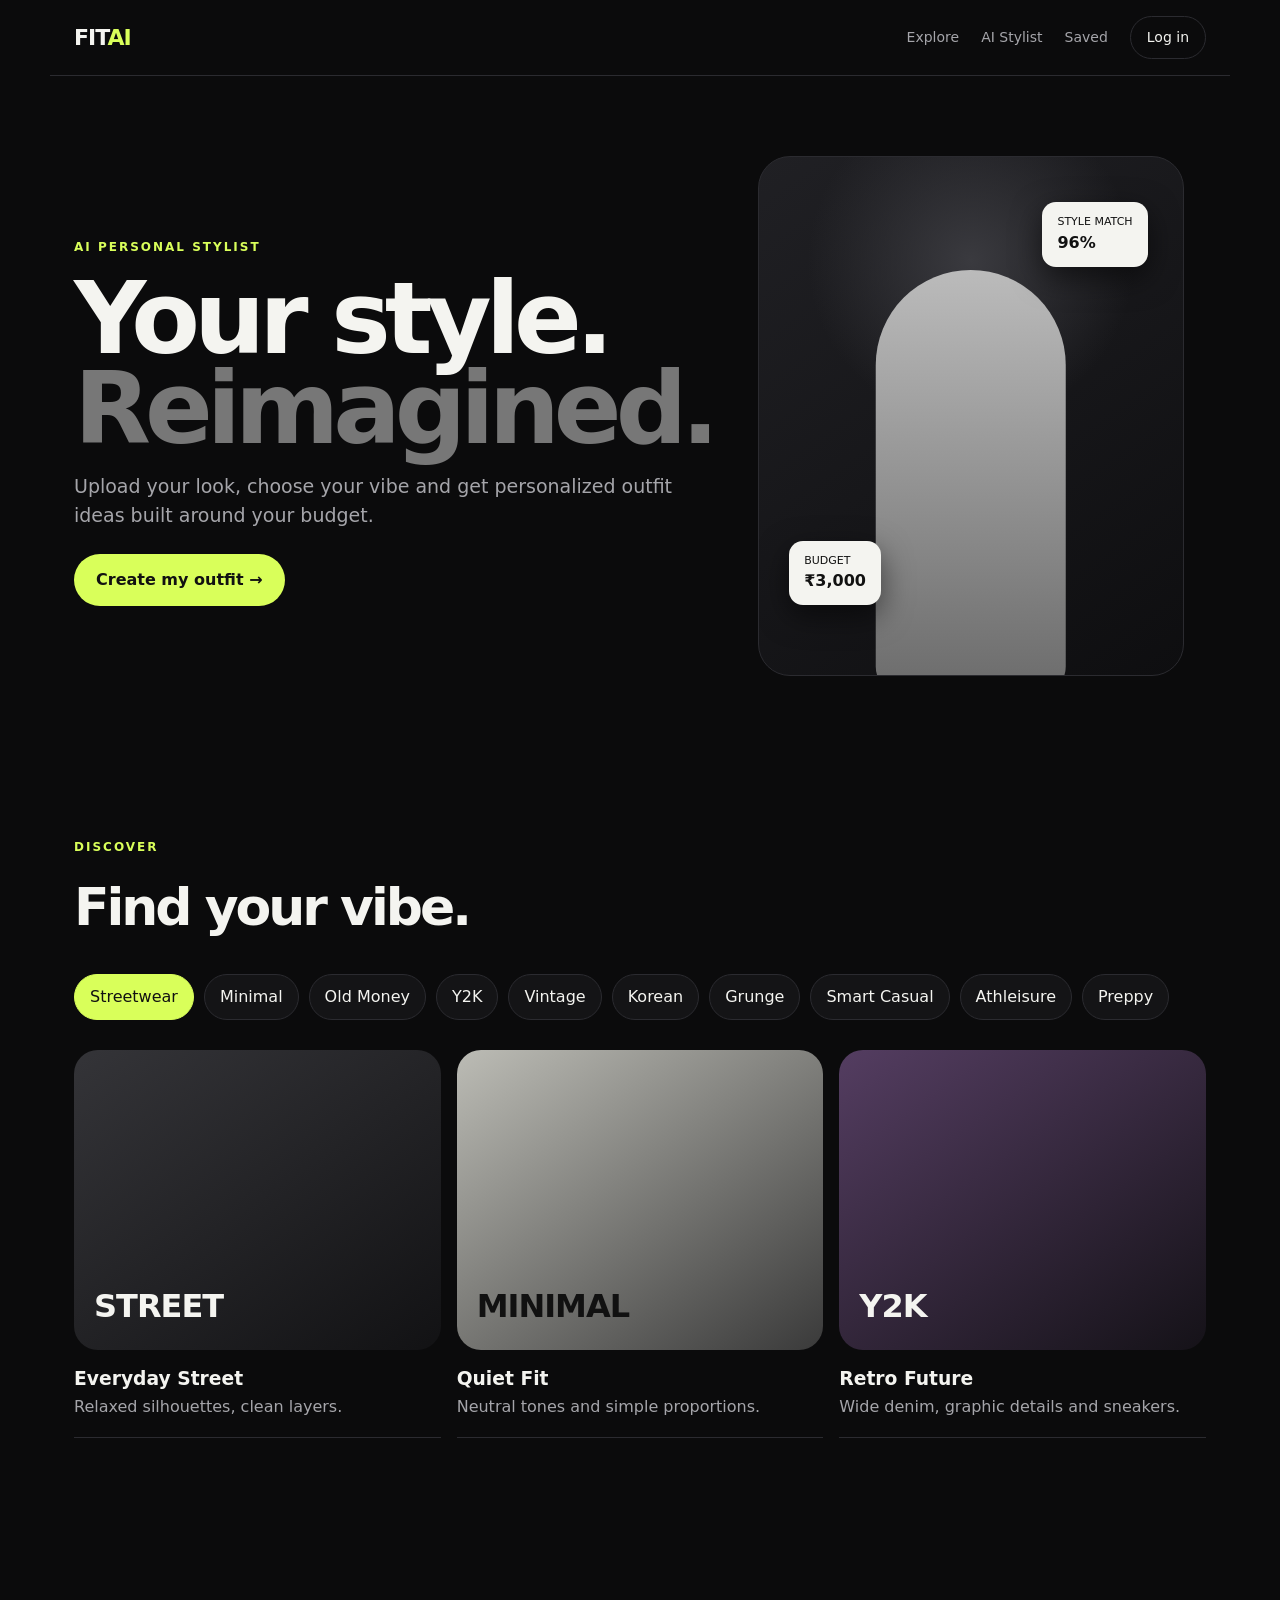
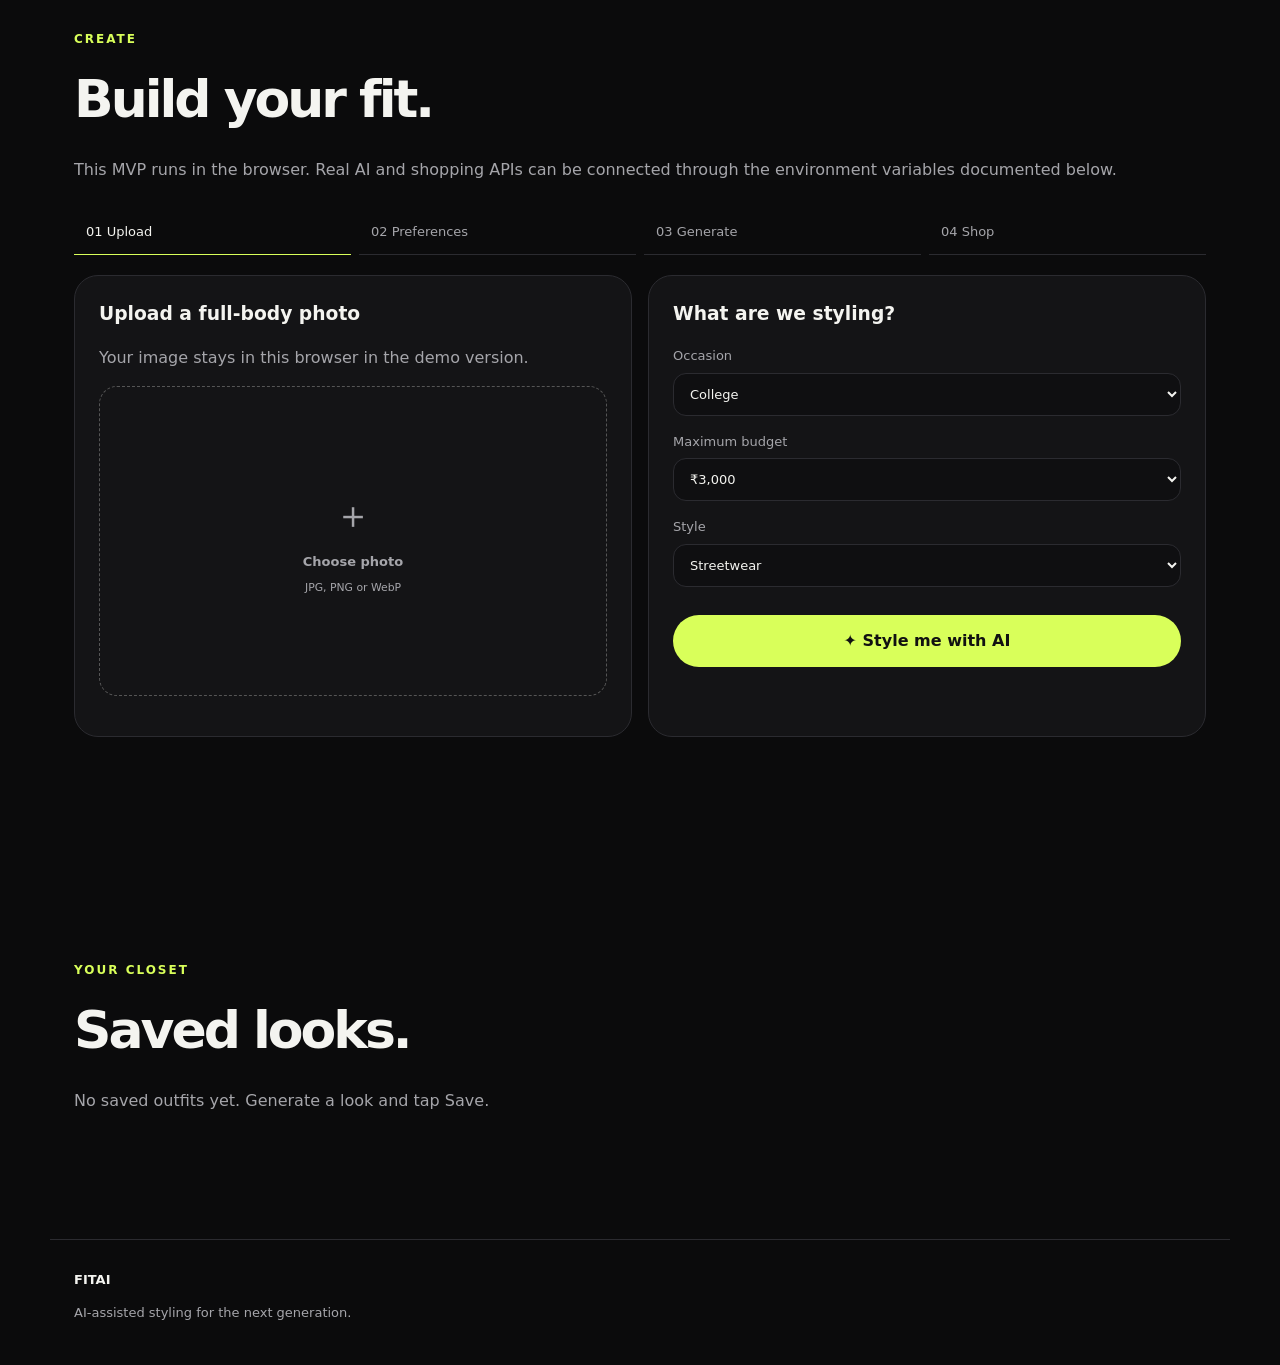
==== index.html @ 80cc87b0 "Add files via upload" ====
<!doctype html>
<html lang="en">
<head>
  <meta charset="UTF-8">
  <meta name="viewport" content="width=device-width,initial-scale=1">
  <meta name="description" content="FITAI — AI-powered personal stylist for Gen-Z. Discover outfits, customize your look and shop matching pieces.">
  <meta name="theme-color" content="#0b0b0c">
  <title>FITAI — Your AI Personal Stylist</title>
  <link rel="stylesheet" href="styles.css">
</head>
<body>
  <header class="nav">
    <a class="logo" href="#home">FIT<span>AI</span></a>
    <nav>
      <a href="#explore">Explore</a>
      <a href="#stylist">AI Stylist</a>
      <a href="#saved">Saved</a>
      <button id="loginBtn" class="outline">Log in</button>
    </nav>
  </header>

  <main>
    <section id="home" class="hero">
      <div>
        <p class="eyebrow">AI PERSONAL STYLIST</p>
        <h1>Your style.<br><em>Reimagined.</em></h1>
        <p class="lead">Upload your look, choose your vibe and get personalized outfit ideas built around your budget.</p>
        <button class="primary" data-scroll="#stylist">Create my outfit →</button>
      </div>
      <div class="hero-art">
        <div class="floating f1">STYLE MATCH <b>96%</b></div>
        <div class="floating f2">BUDGET <b>₹3,000</b></div>
        <div class="silhouette"></div>
      </div>
    </section>

    <section id="explore" class="section">
      <div class="section-head"><div><p class="eyebrow">DISCOVER</p><h2>Find your vibe.</h2></div></div>
      <div class="chips" id="styleChips">
        <button class="chip active">Streetwear</button><button class="chip">Minimal</button>
        <button class="chip">Old Money</button><button class="chip">Y2K</button>
        <button class="chip">Vintage</button><button class="chip">Korean</button>
        <button class="chip">Grunge</button><button class="chip">Smart Casual</button>
        <button class="chip">Athleisure</button><button class="chip">Preppy</button>
      </div>
      <div class="trend-grid">
        <article><div class="trend-img t1">STREET</div><h3>Everyday Street</h3><p>Relaxed silhouettes, clean layers.</p></article>
        <article><div class="trend-img t2">MINIMAL</div><h3>Quiet Fit</h3><p>Neutral tones and simple proportions.</p></article>
        <article><div class="trend-img t3">Y2K</div><h3>Retro Future</h3><p>Wide denim, graphic details and sneakers.</p></article>
      </div>
    </section>

    <section id="stylist" class="section stylist">
      <div class="section-head">
        <div><p class="eyebrow">CREATE</p><h2>Build your fit.</h2><p class="muted">This MVP runs in the browser. Real AI and shopping APIs can be connected through the environment variables documented below.</p></div>
      </div>
      <div class="steps"><span class="active">01 Upload</span><span>02 Preferences</span><span>03 Generate</span><span>04 Shop</span></div>

      <div class="creator-grid">
        <div class="panel upload-panel">
          <h3>Upload a full-body photo</h3>
          <p class="muted">Your image stays in this browser in the demo version.</p>
          <label class="upload-box" for="photoInput">
            <input id="photoInput" type="file" accept="image/png,image/jpeg,image/webp">
            <span class="upload-icon">＋</span>
            <b>Choose photo</b>
            <small>JPG, PNG or WebP</small>
          </label>
          <img id="preview" class="preview" alt="Uploaded full-body photo preview">
        </div>

        <div class="panel">
          <h3>What are we styling?</h3>
          <label>Occasion<select id="occasion"><option>College</option><option>Date</option><option>Party</option><option>Casual</option><option>Vacation</option><option>Dinner</option><option>Wedding</option></select></label>
          <label>Maximum budget<select id="budget"><option value="1000">₹1,000</option><option value="2000">₹2,000</option><option value="3000" selected>₹3,000</option><option value="5000">₹5,000</option><option value="10000">₹10,000+</option></select></label>
          <label>Style<select id="style"><option>Streetwear</option><option>Minimal</option><option>Old Money</option><option>Y2K</option><option>Vintage</option><option>Korean</option><option>Grunge</option><option>Smart Casual</option></select></label>
          <button id="generateBtn" class="primary full">✦ Style me with AI</button>
        </div>
      </div>

      <div id="status" class="status" aria-live="polite"></div>
      <div id="results" class="outfit-grid"></div>
    </section>

    <section id="saved" class="section">
      <p class="eyebrow">YOUR CLOSET</p><h2>Saved looks.</h2>
      <div id="savedList" class="saved-list"><p class="muted">No saved outfits yet. Generate a look and tap Save.</p></div>
    </section>
  </main>

  <footer><span>FITAI</span><p>AI-assisted styling for the next generation.</p></footer>

  <dialog id="loginDialog">
    <form method="dialog" class="dialog">
      <button class="close" value="cancel">×</button>
      <p class="eyebrow">WELCOME BACK</p><h2>Log in to FITAI.</h2>
      <label>Email<input id="email" type="email" placeholder="you@example.com"></label>
      <label>Password<input type="password" placeholder="••••••••"></label>
      <button id="demoLogin" class="primary full" value="default">Continue</button>
      <p class="muted tiny">Demo authentication is local. Connect Supabase/Firebase for real accounts.</p>
    </form>
  </dialog>
  <script src="app.js"></script>
</body>
</html>
---- styles.css ----
:root{--bg:#0b0b0c;--panel:#141416;--panel2:#1a1a1d;--line:#2b2b30;--text:#f4f4f0;--muted:#a5a5aa;--accent:#d9ff5a;--radius:24px}
*{box-sizing:border-box}html{scroll-behavior:smooth}body{margin:0;background:var(--bg);color:var(--text);font-family:Inter,ui-sans-serif,system-ui,-apple-system,sans-serif;line-height:1.5}a{color:inherit;text-decoration:none}
.nav{height:76px;display:flex;align-items:center;justify-content:space-between;max-width:1180px;margin:auto;padding:0 24px;border-bottom:1px solid var(--line)}.logo{font-weight:900;font-size:22px;letter-spacing:-1px}.logo span{color:var(--accent)}nav{display:flex;align-items:center;gap:22px;font-size:14px}nav a{color:var(--muted)}nav a:hover{color:var(--text)}
button,input,select{font:inherit}.outline,.primary,.chip{cursor:pointer}.outline{background:transparent;border:1px solid var(--line);color:var(--text);border-radius:999px;padding:10px 16px}.primary{border:0;background:var(--accent);color:#111;border-radius:999px;padding:14px 22px;font-weight:850;cursor:pointer}.full{width:100%;margin-top:12px}
.hero{max-width:1180px;margin:auto;padding:80px 24px 60px;display:grid;grid-template-columns:1.05fr .95fr;gap:45px;align-items:center}.eyebrow{color:var(--accent);font-size:12px;font-weight:800;letter-spacing:2px}.hero h1{font-size:clamp(56px,8vw,100px);line-height:.9;letter-spacing:-6px;margin:18px 0}.hero h1 em{font-style:normal;color:#777}.lead{font-size:19px;color:var(--muted);max-width:600px;margin:0 0 25px}
.hero-art{min-height:520px;border:1px solid var(--line);border-radius:32px;background:radial-gradient(circle at 50% 20%,#3a3a3f,transparent 35%),linear-gradient(145deg,#202024,#0e0e10);position:relative;overflow:hidden}.silhouette{position:absolute;bottom:-20px;left:50%;transform:translateX(-50%);height:82%;width:45%;background:linear-gradient(#bbb,#6b6b70);border-radius:100px 100px 30px 30px;filter:grayscale(1)}.floating{position:absolute;z-index:2;background:#f4f4f0;color:#111;padding:12px 15px;border-radius:14px;font-size:11px;box-shadow:0 10px 30px #0008}.floating b{display:block;font-size:16px}.f1{top:45px;right:35px}.f2{bottom:70px;left:30px}
.section{max-width:1180px;margin:auto;padding:90px 24px}.section h2{font-size:52px;letter-spacing:-3px;margin:8px 0 20px}.section-head{margin-bottom:28px}.muted{color:var(--muted)}.chips{display:flex;flex-wrap:wrap;gap:10px}.chip{background:var(--panel);border:1px solid var(--line);color:var(--text);padding:10px 15px;border-radius:999px}.chip.active,.chip:hover{background:var(--accent);color:#111;border-color:var(--accent)}
.trend-grid{display:grid;grid-template-columns:repeat(3,1fr);gap:16px;margin-top:30px}.trend-grid article{border-bottom:1px solid var(--line);padding-bottom:18px}.trend-img{height:300px;border-radius:var(--radius);display:flex;align-items:flex-end;padding:20px;font-weight:900;font-size:32px;letter-spacing:-1px;background:linear-gradient(145deg,#343438,#121214)}.t2{background:linear-gradient(145deg,#bcbcb5,#3a3a3a);color:#111}.t3{background:linear-gradient(145deg,#543d61,#151218)}.trend-grid h3{margin:15px 0 2px}.trend-grid p{margin:0;color:var(--muted)}
.steps{display:grid;grid-template-columns:repeat(4,1fr);gap:8px;margin:20px 0}.steps span{padding:12px;border-bottom:1px solid var(--line);color:var(--muted);font-size:13px}.steps .active{color:var(--text);border-color:var(--accent)}.creator-grid{display:grid;grid-template-columns:1fr 1fr;gap:16px}.panel{background:var(--panel);border:1px solid var(--line);border-radius:var(--radius);padding:24px}.panel h3{margin-top:0}
.upload-box{min-height:310px;border:1px dashed #555;border-radius:18px;display:flex;flex-direction:column;align-items:center;justify-content:center;gap:8px;cursor:pointer;text-align:center}.upload-box input{display:none}.upload-icon{font-size:38px}.upload-box small{color:var(--muted)}.preview{width:100%;max-height:360px;object-fit:contain;border-radius:18px;margin-top:14px;display:none}
label{display:block;font-size:13px;color:var(--muted);margin:16px 0}label input,label select{display:block;width:100%;margin-top:7px;background:#0f0f11;color:var(--text);border:1px solid var(--line);border-radius:13px;padding:12px}select{appearance:auto}
.status{min-height:30px;padding:16px 0;color:var(--accent);font-size:14px}.outfit-grid{display:grid;grid-template-columns:repeat(3,1fr);gap:15px}.outfit{background:var(--panel);border:1px solid var(--line);border-radius:22px;overflow:hidden}.outfit-visual{height:250px;background:linear-gradient(145deg,#2d2d31,#101012);display:flex;align-items:center;justify-content:center;font-size:72px}.outfit-body{padding:18px}.outfit-body h3{margin:5px 0}.price{color:var(--accent);font-weight:850}.actions{display:flex;gap:7px;margin-top:14px}.actions button{border:0;background:var(--panel2);color:var(--text);border-radius:10px;padding:9px 10px;cursor:pointer}.saved-list{min-height:60px}
footer{border-top:1px solid var(--line);max-width:1180px;margin:auto;padding:30px 24px;color:var(--muted);font-size:13px}footer span{color:var(--text);font-weight:850}
dialog{background:transparent;border:0;color:var(--text)}dialog::backdrop{background:#000b}.dialog{position:relative;width:min(430px,90vw);background:var(--panel);border:1px solid var(--line);border-radius:24px;padding:28px}.dialog h2{font-size:34px;letter-spacing:-2px}.close{position:absolute;right:15px;top:12px;background:none;color:var(--muted);border:0;font-size:25px}.tiny{font-size:12px}
@media(max-width:800px){nav a{display:none}.hero{grid-template-columns:1fr;padding-top:50px}.hero h1{letter-spacing:-4px}.hero-art{min-height:380px}.section{padding:65px 18px}.trend-grid,.creator-grid,.outfit-grid{grid-template-columns:1fr}.steps{grid-template-columns:1fr 1fr}.steps span{border:1px solid var(--line);border-radius:10px}.nav{padding:0 18px}}
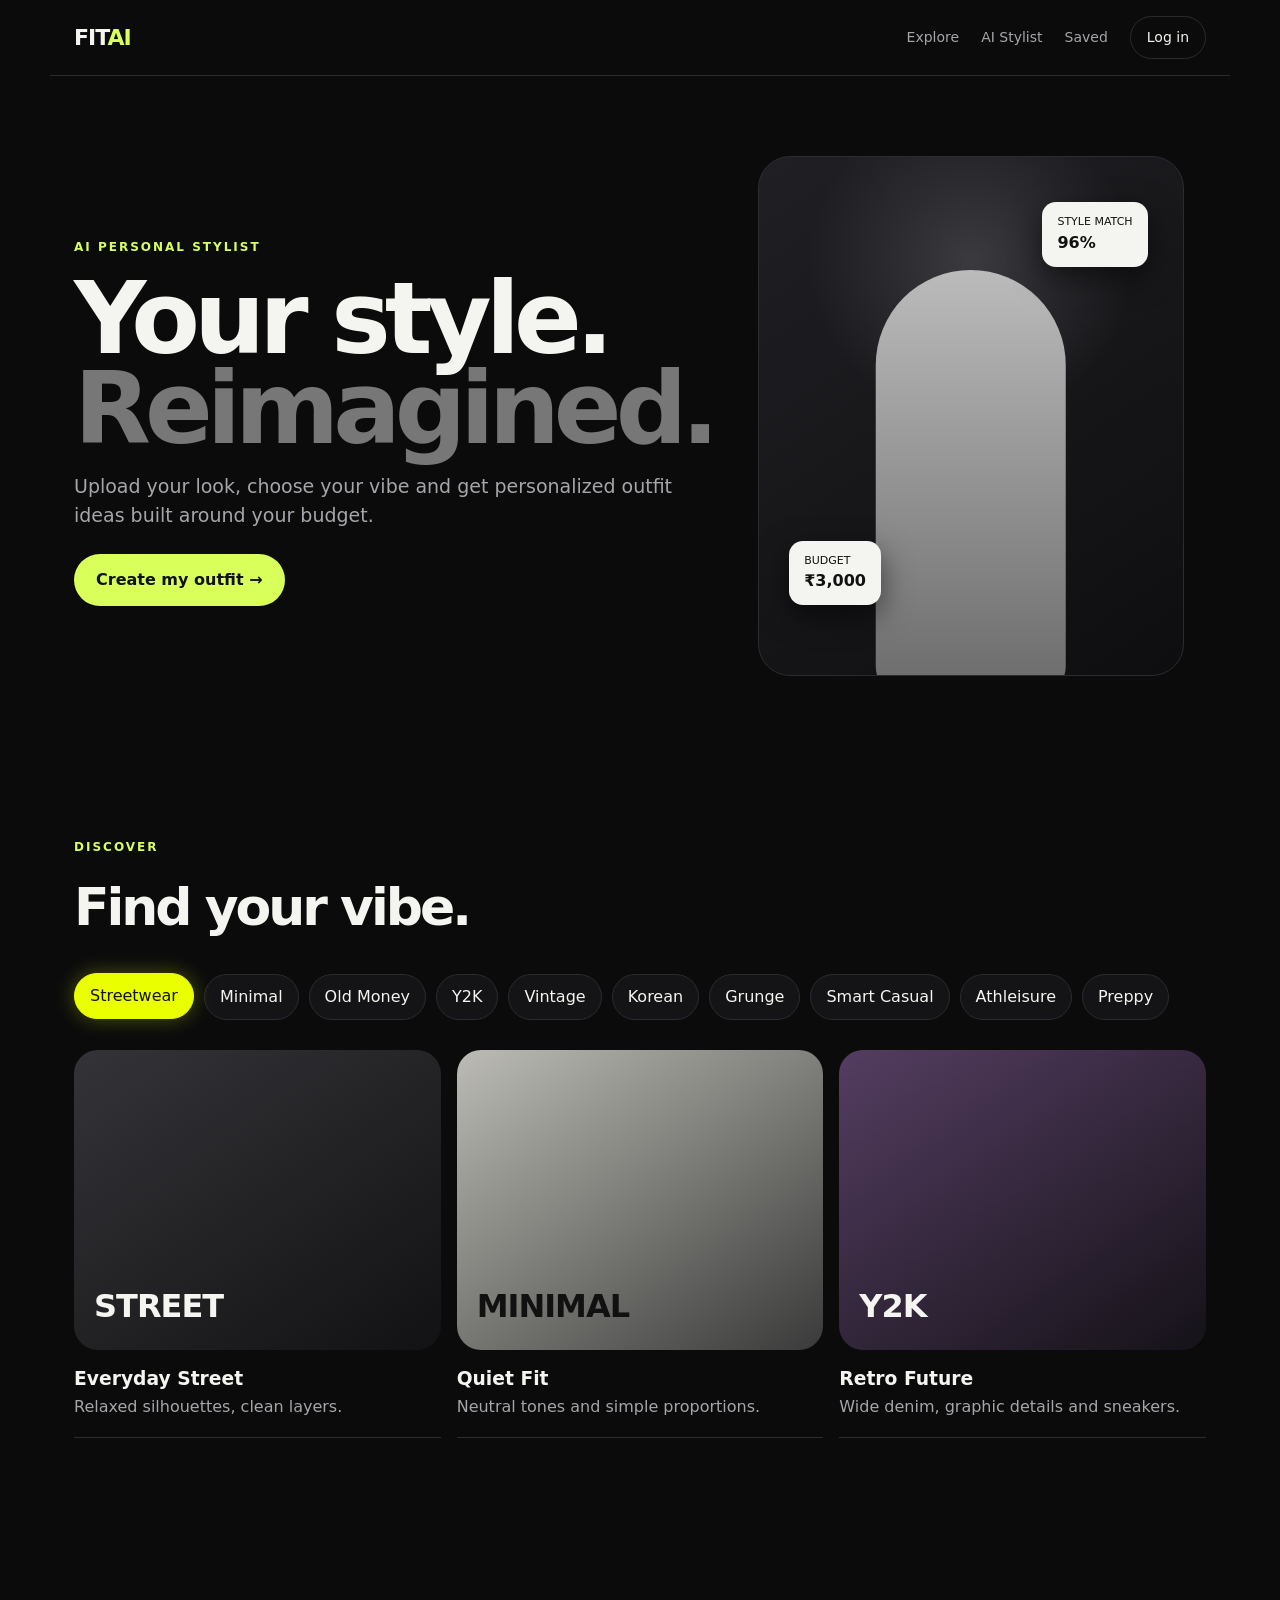
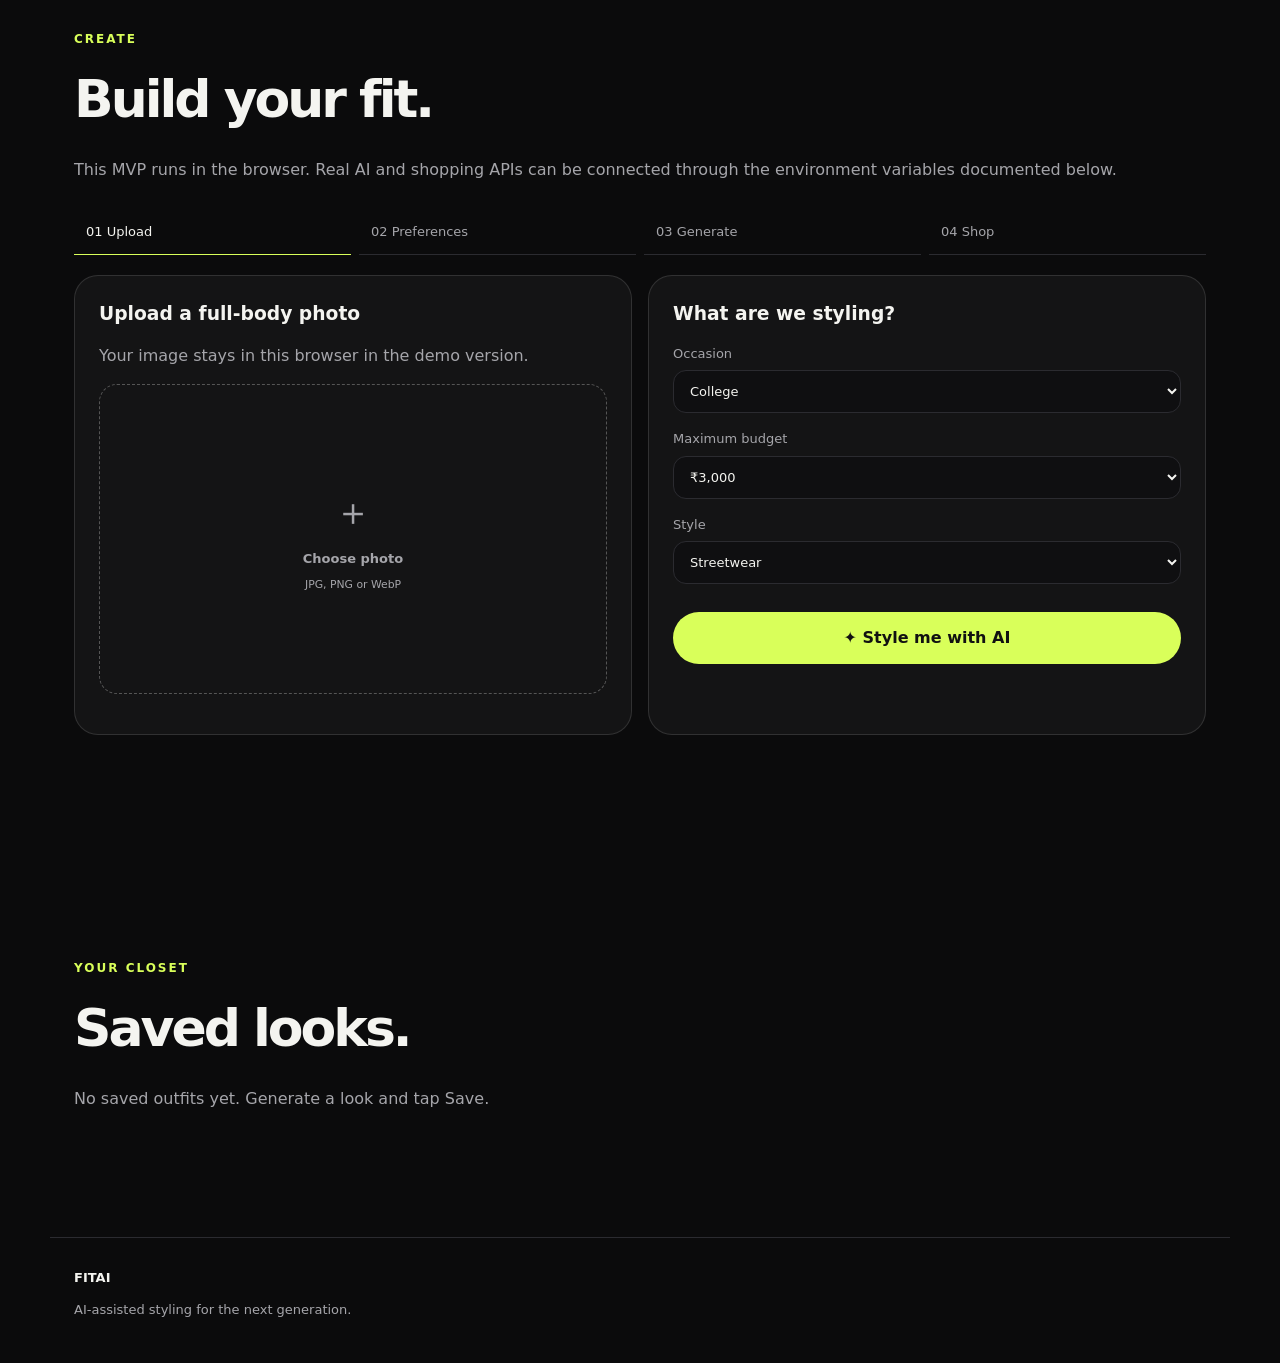
==== commit e354b676: "Update index.html" ====
--- a/index.html
+++ b/index.html
@@ -100,6 +100,6 @@
       <p class="muted tiny">Demo authentication is local. Connect Supabase/Firebase for real accounts.</p>
     </form>
   </dialog>
-  <script src="app.js"></script>
+ <script src="app.js" defer></script>
 </body>
 </html>
--- a/styles.css
+++ b/styles.css
@@ -13,3 +13,106 @@
 footer{border-top:1px solid var(--line);max-width:1180px;margin:auto;padding:30px 24px;color:var(--muted);font-size:13px}footer span{color:var(--text);font-weight:850}
 dialog{background:transparent;border:0;color:var(--text)}dialog::backdrop{background:#000b}.dialog{position:relative;width:min(430px,90vw);background:var(--panel);border:1px solid var(--line);border-radius:24px;padding:28px}.dialog h2{font-size:34px;letter-spacing:-2px}.close{position:absolute;right:15px;top:12px;background:none;color:var(--muted);border:0;font-size:25px}.tiny{font-size:12px}
 @media(max-width:800px){nav a{display:none}.hero{grid-template-columns:1fr;padding-top:50px}.hero h1{letter-spacing:-4px}.hero-art{min-height:380px}.section{padding:65px 18px}.trend-grid,.creator-grid,.outfit-grid{grid-template-columns:1fr}.steps{grid-template-columns:1fr 1fr}.steps span{border:1px solid var(--line);border-radius:10px}.nav{padding:0 18px}}
+/* ========================================
+   FITAI — STYLE PREFERENCES
+   ======================================== */
+
+.preferences {
+  margin-top: 80px;
+  padding: 60px 0;
+}
+
+.preferences-grid {
+  display: grid;
+  grid-template-columns: repeat(2, minmax(0, 1fr));
+  gap: 18px;
+  margin-top: 35px;
+}
+
+.panel {
+  padding: 24px;
+  border: 1px solid rgba(255, 255, 255, 0.12);
+  border-radius: 24px;
+  background: rgba(255, 255, 255, 0.04);
+}
+
+.panel h3 {
+  margin: 0 0 15px;
+}
+
+.choice-group {
+  display: flex;
+  flex-wrap: wrap;
+  gap: 10px;
+}
+
+.choice {
+  appearance: none;
+  border: 1px solid rgba(255, 255, 255, 0.20);
+  background: rgba(255, 255, 255, 0.06);
+  color: white;
+  padding: 11px 17px;
+  border-radius: 999px;
+  cursor: pointer;
+  font: inherit;
+  transition:
+    transform 0.2s ease,
+    background 0.2s ease,
+    color 0.2s ease,
+    border-color 0.2s ease,
+    box-shadow 0.2s ease;
+}
+
+.choice:hover {
+  transform: translateY(-2px);
+  border-color: #eaff00;
+}
+
+.choice.active {
+  background: #eaff00;
+  color: #111;
+  border-color: #eaff00;
+  box-shadow: 0 0 20px rgba(234, 255, 0, 0.25);
+  transform: translateY(-1px);
+}
+
+.choice:focus-visible {
+  outline: 2px solid #eaff00;
+  outline-offset: 3px;
+}
+
+#savePreferences {
+  margin-top: 28px;
+  cursor: pointer;
+}
+
+#preferenceStatus {
+  margin-top: 15px;
+}
+
+/* Mobile */
+
+@media (max-width: 750px) {
+  .preferences-grid {
+    grid-template-columns: 1fr;
+  }
+
+  .panel {
+    padding: 18px;
+  }
+
+  .choice {
+    padding: 10px 14px;
+  }
+}/* Active state for ALL FITAI preference buttons */
+
+.choice.active,
+.chip.active,
+.preference-option.active,
+button[data-choice].active {
+    background: #eaff00 !important;
+    color: #111 !important;
+    border-color: #eaff00 !important;
+    box-shadow: 0 0 20px rgba(234, 255, 0, 0.30);
+    transform: translateY(-1px);
+}
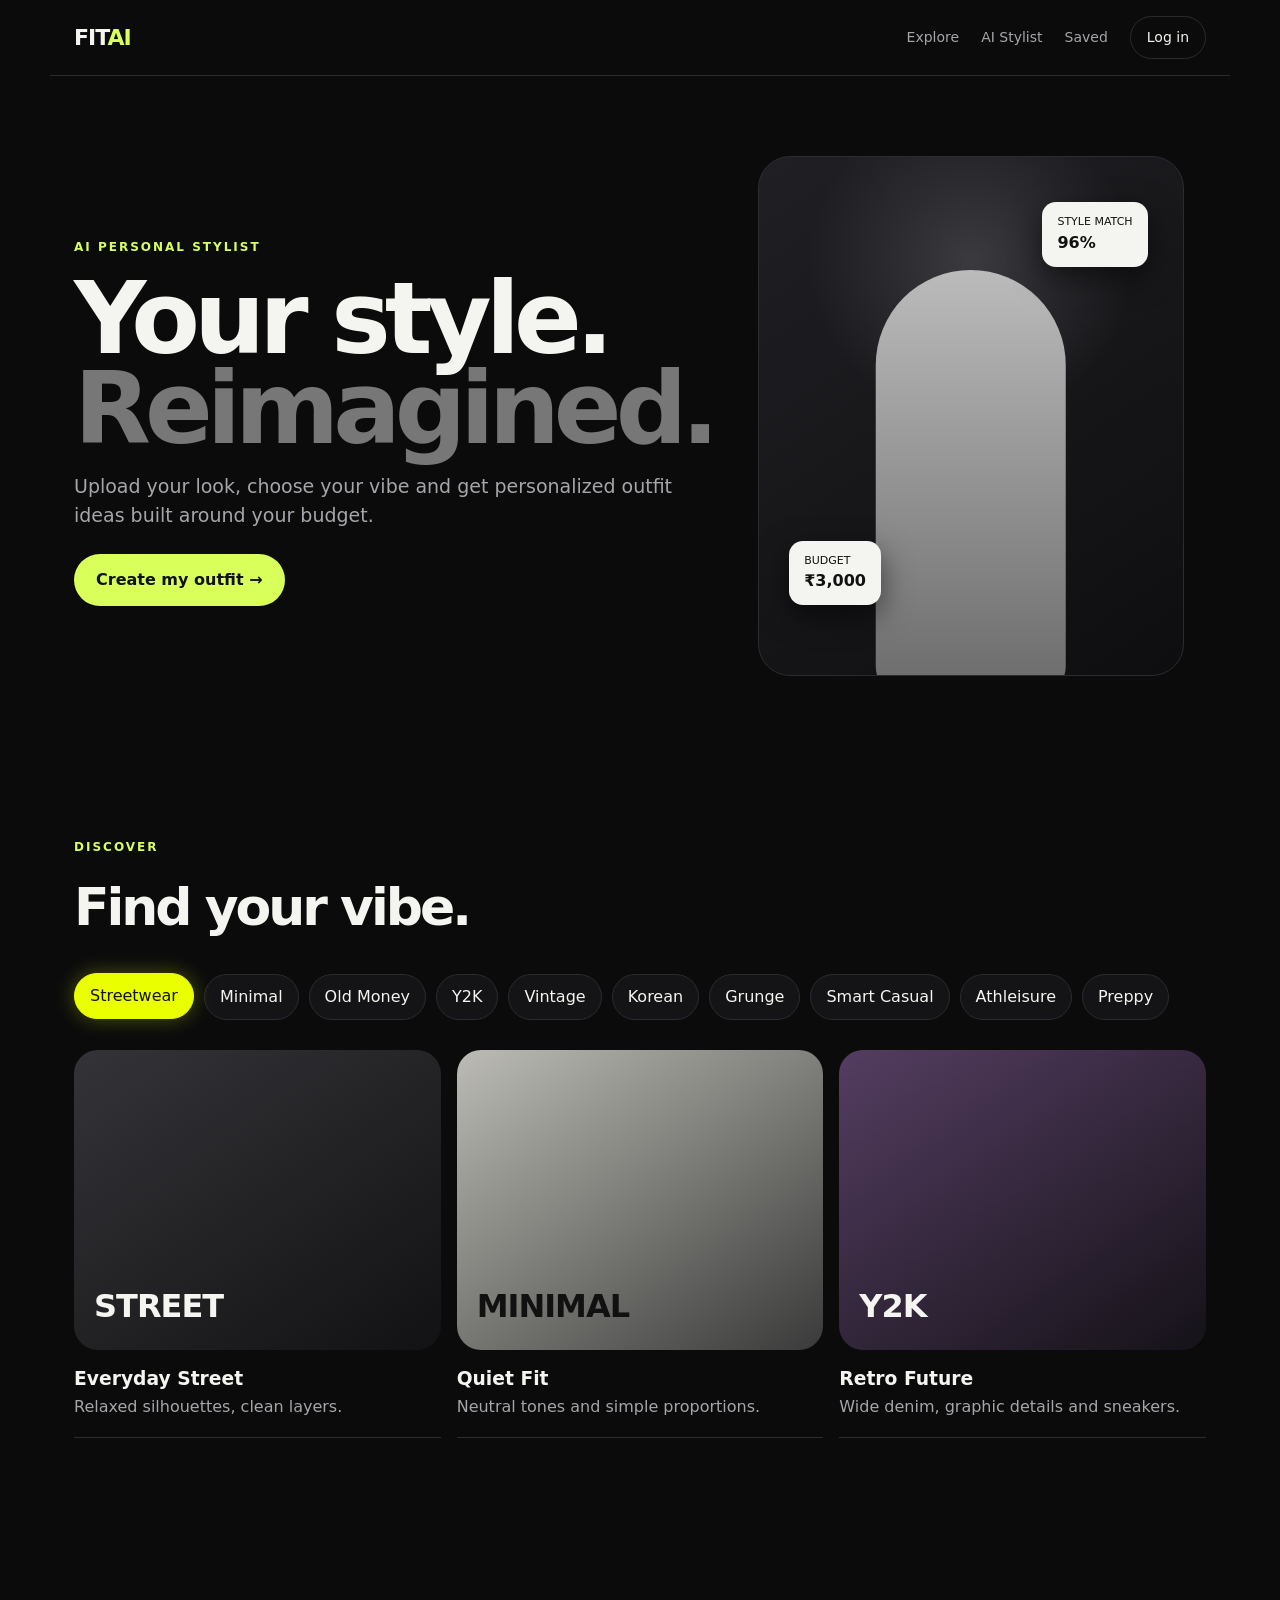
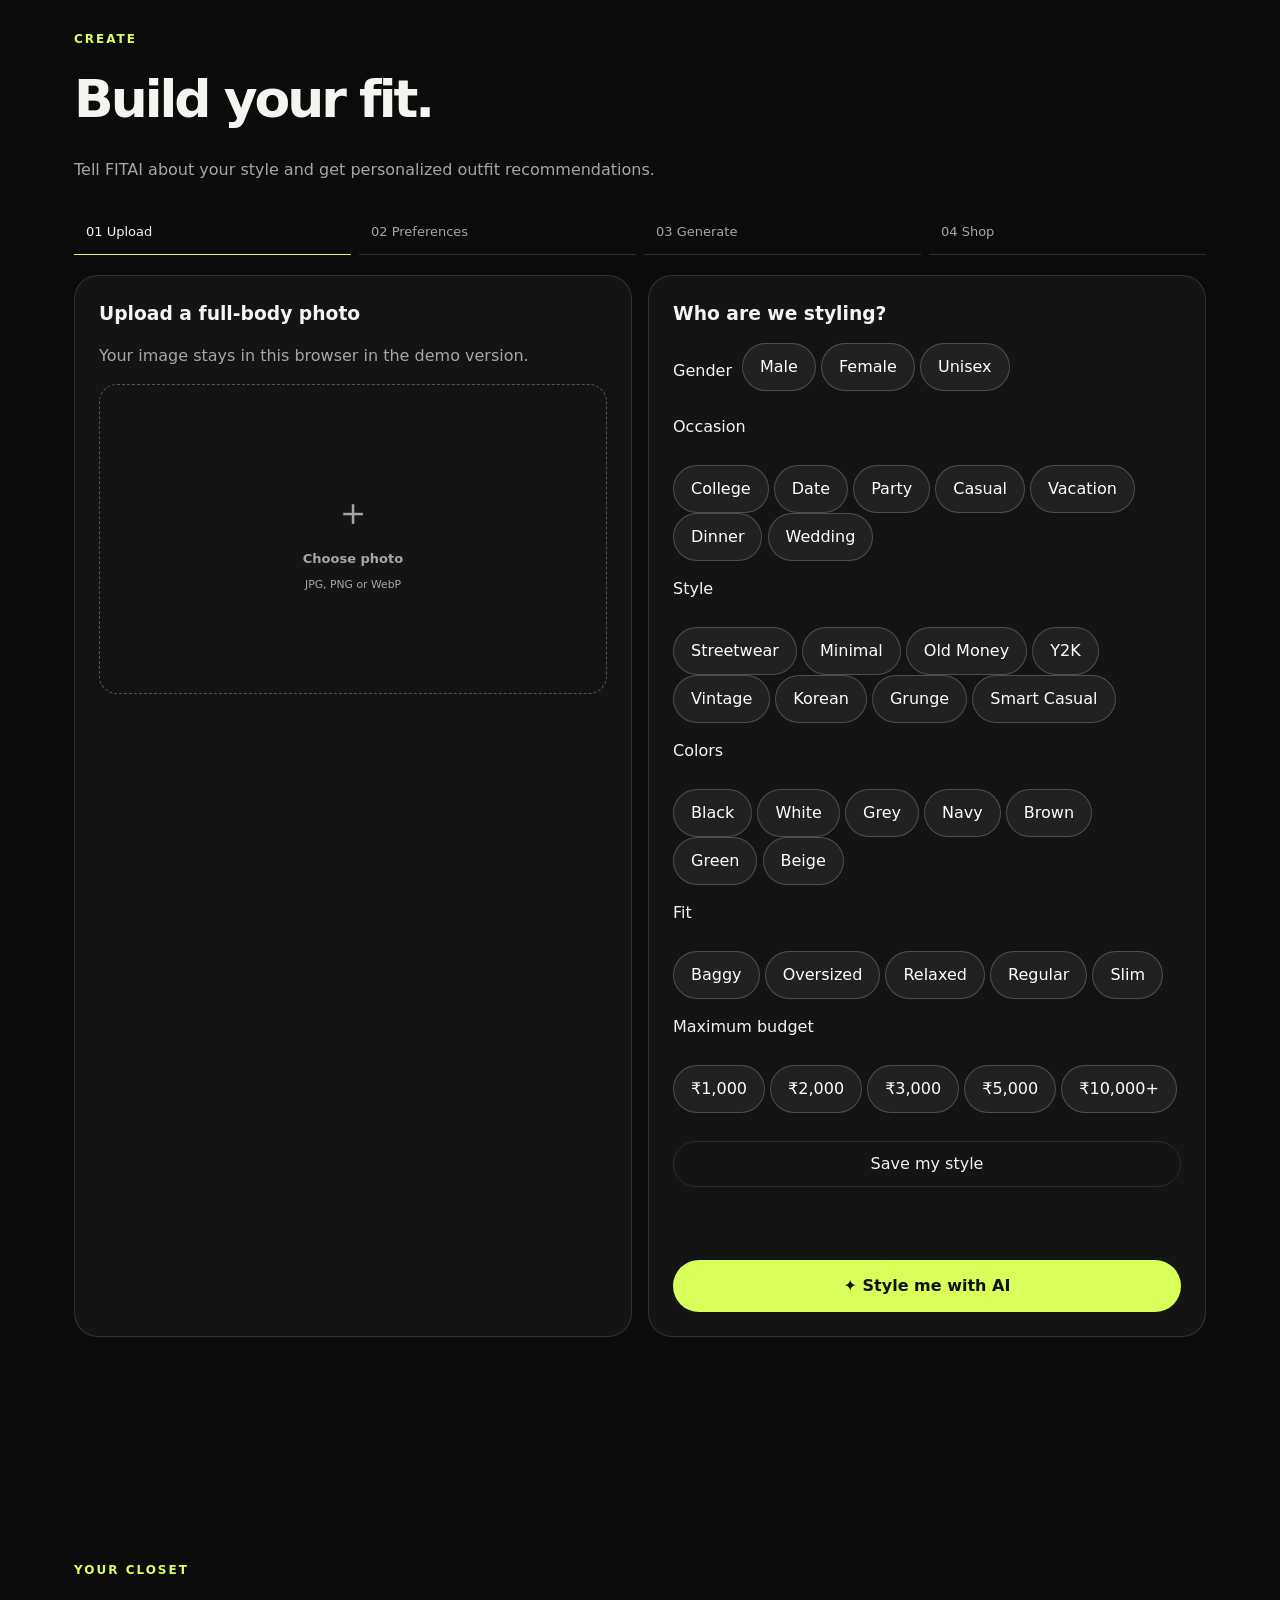
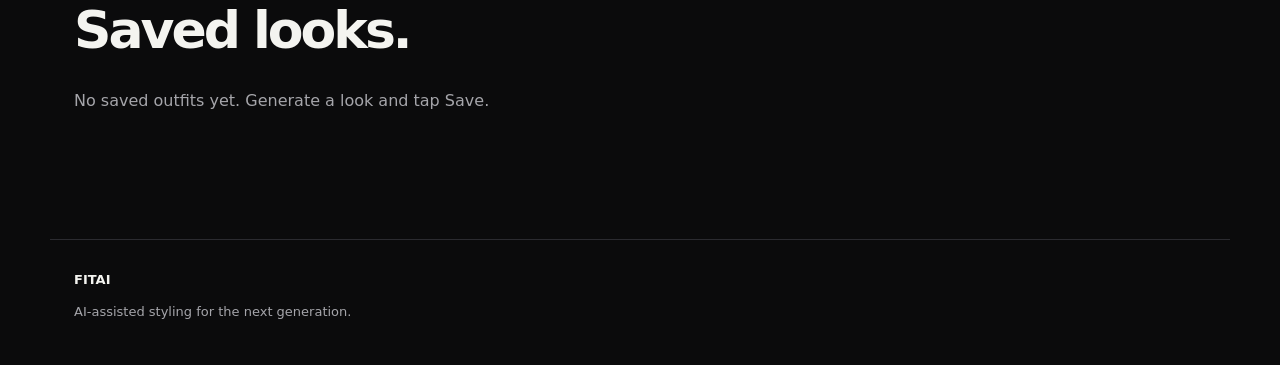
==== commit 526d6b9a: "Update index.html" ====
--- a/index.html
+++ b/index.html
@@ -8,98 +8,635 @@
   <title>FITAI — Your AI Personal Stylist</title>
   <link rel="stylesheet" href="styles.css">
 </head>
+
 <body>
+
+  <!-- =========================================
+       NAVIGATION
+       ========================================= -->
+
   <header class="nav">
     <a class="logo" href="#home">FIT<span>AI</span></a>
+
     <nav>
       <a href="#explore">Explore</a>
       <a href="#stylist">AI Stylist</a>
       <a href="#saved">Saved</a>
-      <button id="loginBtn" class="outline">Log in</button>
+      <button id="loginBtn" class="outline" type="button">Log in</button>
     </nav>
   </header>
 
+
+  <!-- =========================================
+       MAIN
+       ========================================= -->
+
   <main>
+
+    <!-- =========================================
+         HOME
+         ========================================= -->
+
     <section id="home" class="hero">
+
       <div>
         <p class="eyebrow">AI PERSONAL STYLIST</p>
-        <h1>Your style.<br><em>Reimagined.</em></h1>
-        <p class="lead">Upload your look, choose your vibe and get personalized outfit ideas built around your budget.</p>
-        <button class="primary" data-scroll="#stylist">Create my outfit →</button>
-      </div>
+
+        <h1>
+          Your style.<br>
+          <em>Reimagined.</em>
+        </h1>
+
+        <p class="lead">
+          Upload your look, choose your vibe and get personalized
+          outfit ideas built around your budget.
+        </p>
+
+        <button
+          class="primary"
+          type="button"
+          data-scroll="#stylist"
+        >
+          Create my outfit →
+        </button>
+      </div>
+
       <div class="hero-art">
-        <div class="floating f1">STYLE MATCH <b>96%</b></div>
-        <div class="floating f2">BUDGET <b>₹3,000</b></div>
+        <div class="floating f1">
+          STYLE MATCH <b>96%</b>
+        </div>
+
+        <div class="floating f2">
+          BUDGET <b>₹3,000</b>
+        </div>
+
         <div class="silhouette"></div>
       </div>
+
     </section>
 
+
+    <!-- =========================================
+         EXPLORE
+         ========================================= -->
+
     <section id="explore" class="section">
-      <div class="section-head"><div><p class="eyebrow">DISCOVER</p><h2>Find your vibe.</h2></div></div>
+
+      <div class="section-head">
+        <div>
+          <p class="eyebrow">DISCOVER</p>
+          <h2>Find your vibe.</h2>
+        </div>
+      </div>
+
       <div class="chips" id="styleChips">
-        <button class="chip active">Streetwear</button><button class="chip">Minimal</button>
-        <button class="chip">Old Money</button><button class="chip">Y2K</button>
-        <button class="chip">Vintage</button><button class="chip">Korean</button>
-        <button class="chip">Grunge</button><button class="chip">Smart Casual</button>
-        <button class="chip">Athleisure</button><button class="chip">Preppy</button>
-      </div>
+
+        <button type="button" class="chip active">
+          Streetwear
+        </button>
+
+        <button type="button" class="chip">
+          Minimal
+        </button>
+
+        <button type="button" class="chip">
+          Old Money
+        </button>
+
+        <button type="button" class="chip">
+          Y2K
+        </button>
+
+        <button type="button" class="chip">
+          Vintage
+        </button>
+
+        <button type="button" class="chip">
+          Korean
+        </button>
+
+        <button type="button" class="chip">
+          Grunge
+        </button>
+
+        <button type="button" class="chip">
+          Smart Casual
+        </button>
+
+        <button type="button" class="chip">
+          Athleisure
+        </button>
+
+        <button type="button" class="chip">
+          Preppy
+        </button>
+
+      </div>
+
       <div class="trend-grid">
-        <article><div class="trend-img t1">STREET</div><h3>Everyday Street</h3><p>Relaxed silhouettes, clean layers.</p></article>
-        <article><div class="trend-img t2">MINIMAL</div><h3>Quiet Fit</h3><p>Neutral tones and simple proportions.</p></article>
-        <article><div class="trend-img t3">Y2K</div><h3>Retro Future</h3><p>Wide denim, graphic details and sneakers.</p></article>
-      </div>
+
+        <article>
+          <div class="trend-img t1">STREET</div>
+          <h3>Everyday Street</h3>
+          <p>Relaxed silhouettes, clean layers.</p>
+        </article>
+
+        <article>
+          <div class="trend-img t2">MINIMAL</div>
+          <h3>Quiet Fit</h3>
+          <p>Neutral tones and simple proportions.</p>
+        </article>
+
+        <article>
+          <div class="trend-img t3">Y2K</div>
+          <h3>Retro Future</h3>
+          <p>Wide denim, graphic details and sneakers.</p>
+        </article>
+
+      </div>
+
     </section>
 
+
+    <!-- =========================================
+         AI STYLIST
+         ========================================= -->
+
     <section id="stylist" class="section stylist">
+
       <div class="section-head">
-        <div><p class="eyebrow">CREATE</p><h2>Build your fit.</h2><p class="muted">This MVP runs in the browser. Real AI and shopping APIs can be connected through the environment variables documented below.</p></div>
-      </div>
-      <div class="steps"><span class="active">01 Upload</span><span>02 Preferences</span><span>03 Generate</span><span>04 Shop</span></div>
+
+        <div>
+          <p class="eyebrow">CREATE</p>
+
+          <h2>Build your fit.</h2>
+
+          <p class="muted">
+            Tell FITAI about your style and get personalized
+            outfit recommendations.
+          </p>
+        </div>
+
+      </div>
+
+
+      <!-- STEPS -->
+
+      <div class="steps">
+        <span class="active">01 Upload</span>
+        <span>02 Preferences</span>
+        <span>03 Generate</span>
+        <span>04 Shop</span>
+      </div>
+
 
       <div class="creator-grid">
+
+
+        <!-- =====================================
+             PHOTO UPLOAD
+             ===================================== -->
+
         <div class="panel upload-panel">
+
           <h3>Upload a full-body photo</h3>
-          <p class="muted">Your image stays in this browser in the demo version.</p>
+
+          <p class="muted">
+            Your image stays in this browser in the demo version.
+          </p>
+
           <label class="upload-box" for="photoInput">
-            <input id="photoInput" type="file" accept="image/png,image/jpeg,image/webp">
+
+            <input
+              id="photoInput"
+              type="file"
+              accept="image/png,image/jpeg,image/webp"
+            >
+
             <span class="upload-icon">＋</span>
+
             <b>Choose photo</b>
-            <small>JPG, PNG or WebP</small>
+
+            <small>
+              JPG, PNG or WebP
+            </small>
+
           </label>
-          <img id="preview" class="preview" alt="Uploaded full-body photo preview">
+
+          <img
+            id="preview"
+            class="preview"
+            alt="Uploaded full-body photo preview"
+          >
+
         </div>
 
+
+        <!-- =====================================
+             PREFERENCES
+             ===================================== -->
+
         <div class="panel">
-          <h3>What are we styling?</h3>
-          <label>Occasion<select id="occasion"><option>College</option><option>Date</option><option>Party</option><option>Casual</option><option>Vacation</option><option>Dinner</option><option>Wedding</option></select></label>
-          <label>Maximum budget<select id="budget"><option value="1000">₹1,000</option><option value="2000">₹2,000</option><option value="3000" selected>₹3,000</option><option value="5000">₹5,000</option><option value="10000">₹10,000+</option></select></label>
-          <label>Style<select id="style"><option>Streetwear</option><option>Minimal</option><option>Old Money</option><option>Y2K</option><option>Vintage</option><option>Korean</option><option>Grunge</option><option>Smart Casual</option></select></label>
-          <button id="generateBtn" class="primary full">✦ Style me with AI</button>
+
+          <h3>Who are we styling?</h3>
+
+
+          <!-- GENDER -->
+
+          <div
+            class="choice-group"
+            data-group="gender"
+          >
+
+            <p class="choice-label">Gender</p>
+
+            <div class="choice-row">
+
+              <button
+                type="button"
+                class="choice"
+              >
+                Male
+              </button>
+
+              <button
+                type="button"
+                class="choice"
+              >
+                Female
+              </button>
+
+              <button
+                type="button"
+                class="choice"
+              >
+                Unisex
+              </button>
+
+            </div>
+
+          </div>
+
+
+          <!-- OCCASION -->
+
+          <div
+            class="choice-group"
+            data-group="occasion"
+          >
+
+            <p class="choice-label">Occasion</p>
+
+            <div class="choice-row">
+
+              <button type="button" class="choice">
+                College
+              </button>
+
+              <button type="button" class="choice">
+                Date
+              </button>
+
+              <button type="button" class="choice">
+                Party
+              </button>
+
+              <button type="button" class="choice">
+                Casual
+              </button>
+
+              <button type="button" class="choice">
+                Vacation
+              </button>
+
+              <button type="button" class="choice">
+                Dinner
+              </button>
+
+              <button type="button" class="choice">
+                Wedding
+              </button>
+
+            </div>
+
+          </div>
+
+
+          <!-- STYLE -->
+
+          <div
+            class="choice-group"
+            data-group="style"
+          >
+
+            <p class="choice-label">Style</p>
+
+            <div class="choice-row">
+
+              <button type="button" class="choice">
+                Streetwear
+              </button>
+
+              <button type="button" class="choice">
+                Minimal
+              </button>
+
+              <button type="button" class="choice">
+                Old Money
+              </button>
+
+              <button type="button" class="choice">
+                Y2K
+              </button>
+
+              <button type="button" class="choice">
+                Vintage
+              </button>
+
+              <button type="button" class="choice">
+                Korean
+              </button>
+
+              <button type="button" class="choice">
+                Grunge
+              </button>
+
+              <button type="button" class="choice">
+                Smart Casual
+              </button>
+
+            </div>
+
+          </div>
+
+
+          <!-- COLOR -->
+
+          <div
+            class="choice-group multi"
+            data-group="color"
+          >
+
+            <p class="choice-label">Colors</p>
+
+            <div class="choice-row">
+
+              <button type="button" class="choice">
+                Black
+              </button>
+
+              <button type="button" class="choice">
+                White
+              </button>
+
+              <button type="button" class="choice">
+                Grey
+              </button>
+
+              <button type="button" class="choice">
+                Navy
+              </button>
+
+              <button type="button" class="choice">
+                Brown
+              </button>
+
+              <button type="button" class="choice">
+                Green
+              </button>
+
+              <button type="button" class="choice">
+                Beige
+              </button>
+
+            </div>
+
+          </div>
+
+
+          <!-- FIT -->
+
+          <div
+            class="choice-group"
+            data-group="fit"
+          >
+
+            <p class="choice-label">Fit</p>
+
+            <div class="choice-row">
+
+              <button type="button" class="choice">
+                Baggy
+              </button>
+
+              <button type="button" class="choice">
+                Oversized
+              </button>
+
+              <button type="button" class="choice">
+                Relaxed
+              </button>
+
+              <button type="button" class="choice">
+                Regular
+              </button>
+
+              <button type="button" class="choice">
+                Slim
+              </button>
+
+            </div>
+
+          </div>
+
+
+          <!-- BUDGET -->
+
+          <div
+            class="choice-group"
+            data-group="budget"
+          >
+
+            <p class="choice-label">Maximum budget</p>
+
+            <div class="choice-row">
+
+              <button type="button" class="choice">
+                ₹1,000
+              </button>
+
+              <button type="button" class="choice">
+                ₹2,000
+              </button>
+
+              <button
+                type="button"
+                class="choice"
+              >
+                ₹3,000
+              </button>
+
+              <button type="button" class="choice">
+                ₹5,000
+              </button>
+
+              <button type="button" class="choice">
+                ₹10,000+
+              </button>
+
+            </div>
+
+          </div>
+
+
+          <!-- SAVE -->
+
+          <button
+            id="savePreferences"
+            type="button"
+            class="outline full"
+          >
+            Save my style
+          </button>
+
+          <p
+            id="preferenceStatus"
+            class="status"
+            aria-live="polite"
+          ></p>
+
+
+          <!-- GENERATE -->
+
+          <button
+            id="generateBtn"
+            type="button"
+            class="primary full"
+          >
+            ✦ Style me with AI
+          </button>
+
         </div>
-      </div>
-
-      <div id="status" class="status" aria-live="polite"></div>
-      <div id="results" class="outfit-grid"></div>
+
+      </div>
+
+
+      <div
+        id="status"
+        class="status"
+        aria-live="polite"
+      ></div>
+
+      <div
+        id="results"
+        class="outfit-grid"
+      ></div>
+
     </section>
 
+
+    <!-- =========================================
+         SAVED LOOKS
+         ========================================= -->
+
     <section id="saved" class="section">
-      <p class="eyebrow">YOUR CLOSET</p><h2>Saved looks.</h2>
-      <div id="savedList" class="saved-list"><p class="muted">No saved outfits yet. Generate a look and tap Save.</p></div>
+
+      <p class="eyebrow">YOUR CLOSET</p>
+
+      <h2>Saved looks.</h2>
+
+      <div
+        id="savedList"
+        class="saved-list"
+      >
+        <p class="muted">
+          No saved outfits yet. Generate a look and tap Save.
+        </p>
+      </div>
+
     </section>
+
   </main>
 
-  <footer><span>FITAI</span><p>AI-assisted styling for the next generation.</p></footer>
+
+  <!-- =========================================
+       FOOTER
+       ========================================= -->
+
+  <footer>
+    <span>FITAI</span>
+    <p>AI-assisted styling for the next generation.</p>
+  </footer>
+
+
+  <!-- =========================================
+       LOGIN DIALOG
+       ========================================= -->
 
   <dialog id="loginDialog">
-    <form method="dialog" class="dialog">
-      <button class="close" value="cancel">×</button>
-      <p class="eyebrow">WELCOME BACK</p><h2>Log in to FITAI.</h2>
-      <label>Email<input id="email" type="email" placeholder="you@example.com"></label>
-      <label>Password<input type="password" placeholder="••••••••"></label>
-      <button id="demoLogin" class="primary full" value="default">Continue</button>
-      <p class="muted tiny">Demo authentication is local. Connect Supabase/Firebase for real accounts.</p>
+
+    <form
+      method="dialog"
+      class="dialog"
+    >
+
+      <button
+        class="close"
+        value="cancel"
+        type="submit"
+      >
+        ×
+      </button>
+
+      <p class="eyebrow">
+        WELCOME BACK
+      </p>
+
+      <h2>
+        Log in to FITAI.
+      </h2>
+
+      <label>
+        Email
+        <input
+          id="email"
+          type="email"
+          placeholder="you@example.com"
+        >
+      </label>
+
+      <label>
+        Password
+        <input
+          type="password"
+          placeholder="••••••••"
+        >
+      </label>
+
+      <button
+        id="demoLogin"
+        class="primary full"
+        value="default"
+        type="submit"
+      >
+        Continue
+      </button>
+
+      <p class="muted tiny">
+        Demo authentication is local.
+        Connect Supabase/Firebase for real accounts.
+      </p>
+
     </form>
+
   </dialog>
- <script src="app.js" defer></script>
+
+
+  <!-- =========================================
+       JAVASCRIPT
+       ========================================= -->
+
+  <script src="app.js" defer></script>
+
 </body>
 </html>
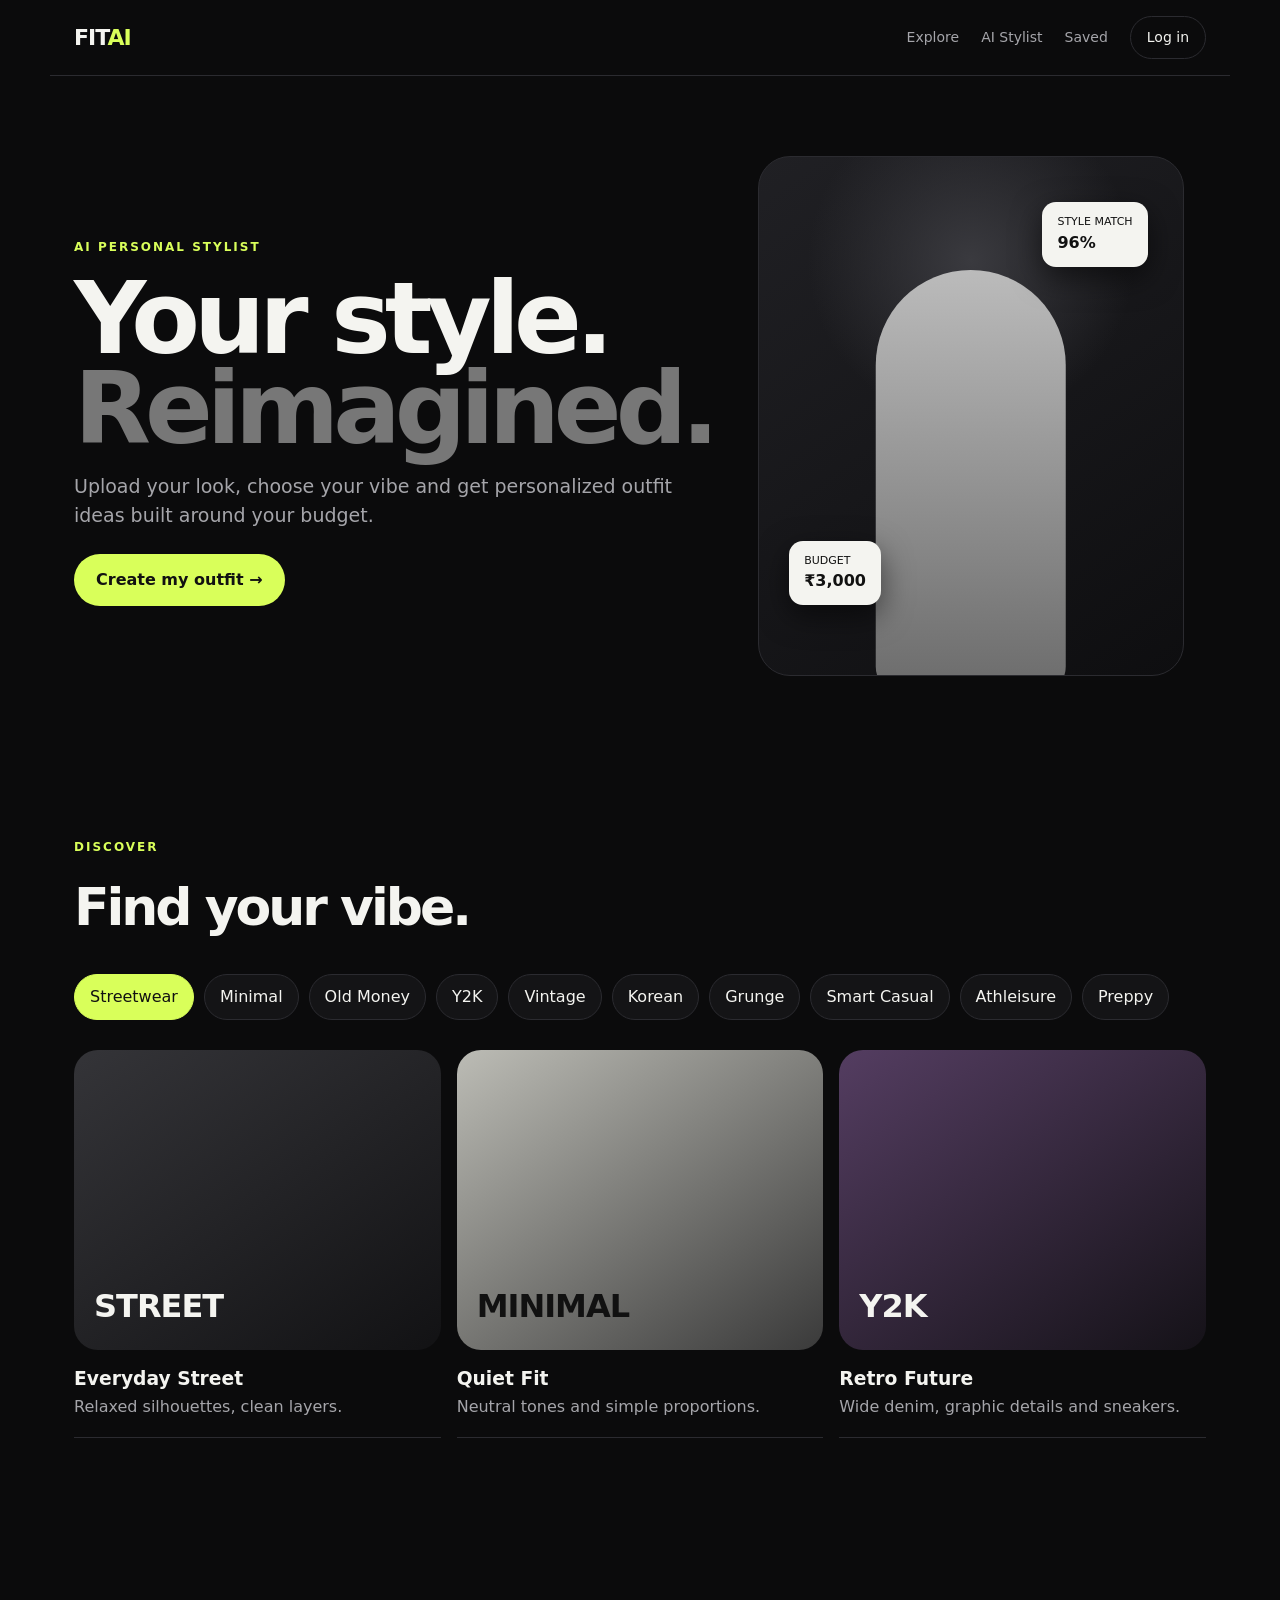
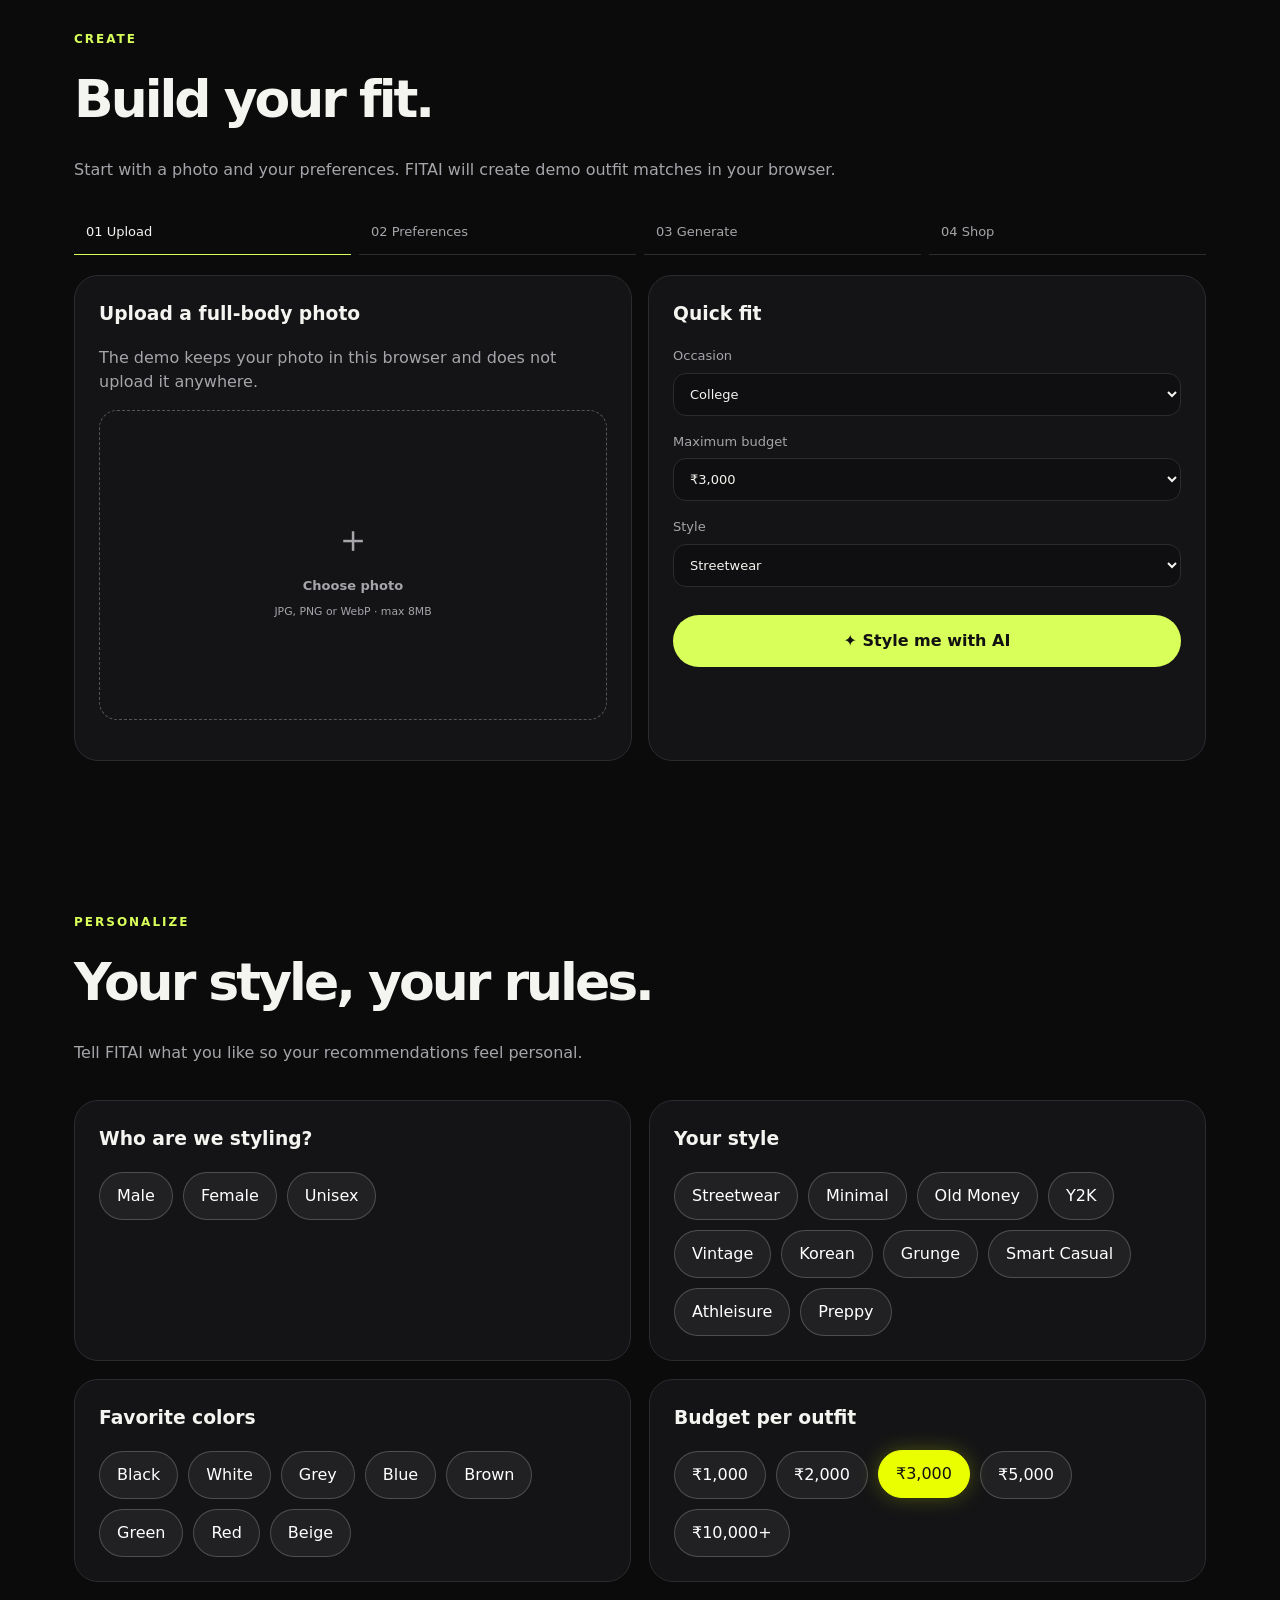
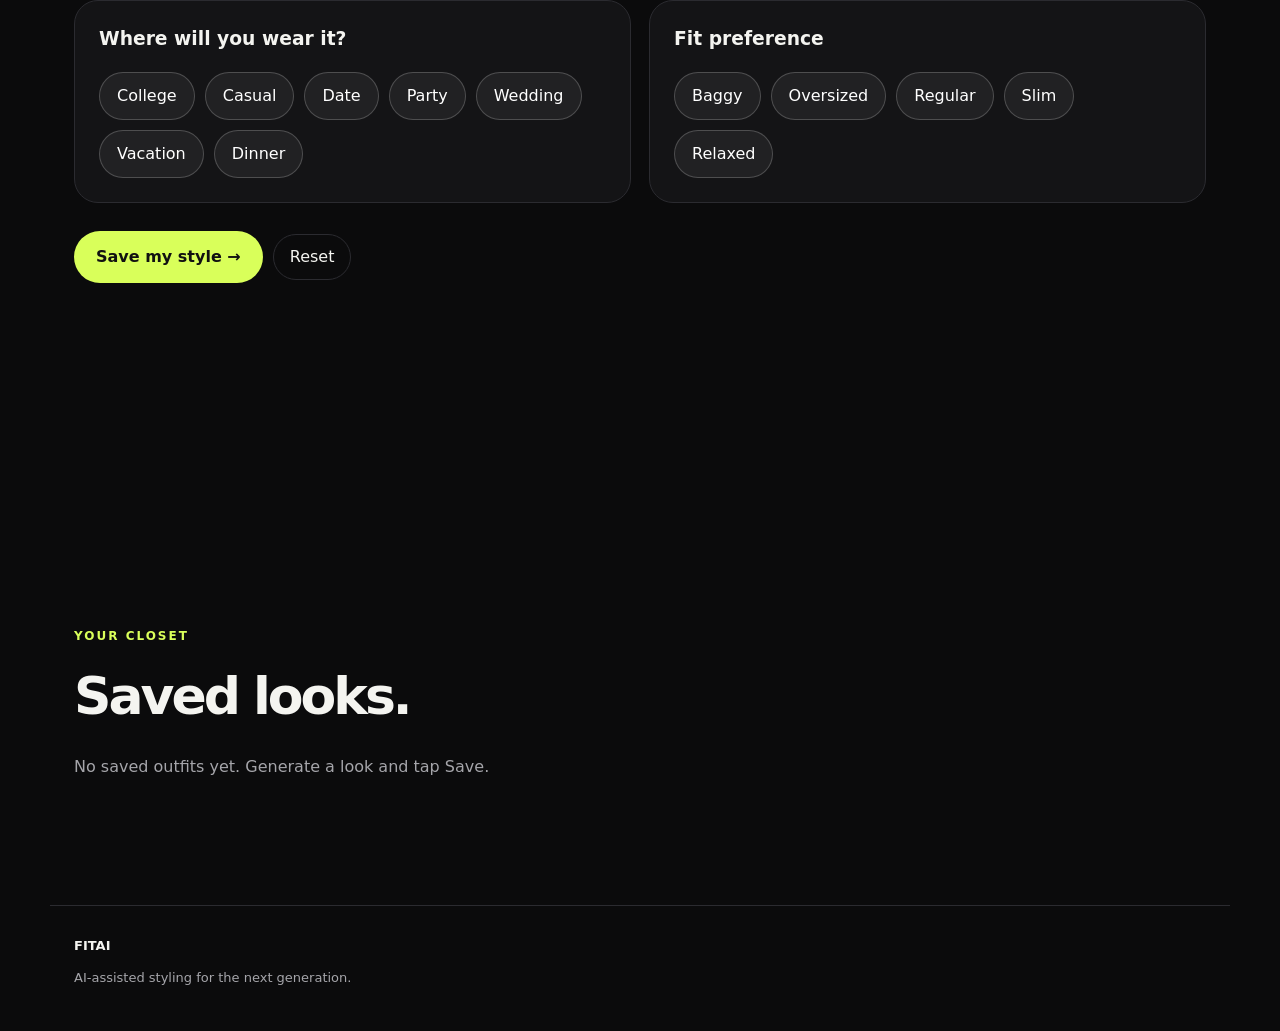
==== commit c3669d4a: "Fix FITAI app across root and deployment folder" ====
--- a/index.html
+++ b/index.html
@@ -8,17 +8,10 @@
   <title>FITAI — Your AI Personal Stylist</title>
   <link rel="stylesheet" href="styles.css">
 </head>
-
 <body>
-
-  <!-- =========================================
-       NAVIGATION
-       ========================================= -->
-
   <header class="nav">
-    <a class="logo" href="#home">FIT<span>AI</span></a>
-
-    <nav>
+    <a class="logo" href="#home" aria-label="FITAI home">FIT<span>AI</span></a>
+    <nav aria-label="Main navigation">
       <a href="#explore">Explore</a>
       <a href="#stylist">AI Stylist</a>
       <a href="#saved">Saved</a>
@@ -26,617 +19,208 @@
     </nav>
   </header>
 
-
-  <!-- =========================================
-       MAIN
-       ========================================= -->
-
   <main>
-
-    <!-- =========================================
-         HOME
-         ========================================= -->
-
     <section id="home" class="hero">
-
       <div>
         <p class="eyebrow">AI PERSONAL STYLIST</p>
-
-        <h1>
-          Your style.<br>
-          <em>Reimagined.</em>
-        </h1>
-
-        <p class="lead">
-          Upload your look, choose your vibe and get personalized
-          outfit ideas built around your budget.
-        </p>
-
-        <button
-          class="primary"
-          type="button"
-          data-scroll="#stylist"
-        >
-          Create my outfit →
-        </button>
-      </div>
-
-      <div class="hero-art">
-        <div class="floating f1">
-          STYLE MATCH <b>96%</b>
-        </div>
-
-        <div class="floating f2">
-          BUDGET <b>₹3,000</b>
-        </div>
-
+        <h1>Your style.<br><em>Reimagined.</em></h1>
+        <p class="lead">Upload your look, choose your vibe and get personalized outfit ideas built around your budget.</p>
+        <button class="primary" type="button" data-scroll="#stylist">Create my outfit →</button>
+      </div>
+      <div class="hero-art" aria-hidden="true">
+        <div class="floating f1">STYLE MATCH <b>96%</b></div>
+        <div class="floating f2">BUDGET <b>₹3,000</b></div>
         <div class="silhouette"></div>
       </div>
-
-    </section>
-
-
-    <!-- =========================================
-         EXPLORE
-         ========================================= -->
+    </section>
 
     <section id="explore" class="section">
-
       <div class="section-head">
-        <div>
-          <p class="eyebrow">DISCOVER</p>
-          <h2>Find your vibe.</h2>
-        </div>
-      </div>
-
-      <div class="chips" id="styleChips">
-
-        <button type="button" class="chip active">
-          Streetwear
-        </button>
-
-        <button type="button" class="chip">
-          Minimal
-        </button>
-
-        <button type="button" class="chip">
-          Old Money
-        </button>
-
-        <button type="button" class="chip">
-          Y2K
-        </button>
-
-        <button type="button" class="chip">
-          Vintage
-        </button>
-
-        <button type="button" class="chip">
-          Korean
-        </button>
-
-        <button type="button" class="chip">
-          Grunge
-        </button>
-
-        <button type="button" class="chip">
-          Smart Casual
-        </button>
-
-        <button type="button" class="chip">
-          Athleisure
-        </button>
-
-        <button type="button" class="chip">
-          Preppy
-        </button>
-
-      </div>
-
+        <p class="eyebrow">DISCOVER</p>
+        <h2>Find your vibe.</h2>
+      </div>
+      <div class="chips" id="styleChips" role="group" aria-label="Style filters">
+        <button type="button" class="chip active">Streetwear</button>
+        <button type="button" class="chip">Minimal</button>
+        <button type="button" class="chip">Old Money</button>
+        <button type="button" class="chip">Y2K</button>
+        <button type="button" class="chip">Vintage</button>
+        <button type="button" class="chip">Korean</button>
+        <button type="button" class="chip">Grunge</button>
+        <button type="button" class="chip">Smart Casual</button>
+        <button type="button" class="chip">Athleisure</button>
+        <button type="button" class="chip">Preppy</button>
+      </div>
       <div class="trend-grid">
-
-        <article>
-          <div class="trend-img t1">STREET</div>
-          <h3>Everyday Street</h3>
-          <p>Relaxed silhouettes, clean layers.</p>
-        </article>
-
-        <article>
-          <div class="trend-img t2">MINIMAL</div>
-          <h3>Quiet Fit</h3>
-          <p>Neutral tones and simple proportions.</p>
-        </article>
-
-        <article>
-          <div class="trend-img t3">Y2K</div>
-          <h3>Retro Future</h3>
-          <p>Wide denim, graphic details and sneakers.</p>
-        </article>
-
-      </div>
-
-    </section>
-
-
-    <!-- =========================================
-         AI STYLIST
-         ========================================= -->
+        <article><div class="trend-img t1">STREET</div><h3>Everyday Street</h3><p>Relaxed silhouettes, clean layers.</p></article>
+        <article><div class="trend-img t2">MINIMAL</div><h3>Quiet Fit</h3><p>Neutral tones and simple proportions.</p></article>
+        <article><div class="trend-img t3">Y2K</div><h3>Retro Future</h3><p>Wide denim, graphic details and sneakers.</p></article>
+      </div>
+    </section>
 
     <section id="stylist" class="section stylist">
-
       <div class="section-head">
-
-        <div>
-          <p class="eyebrow">CREATE</p>
-
-          <h2>Build your fit.</h2>
-
-          <p class="muted">
-            Tell FITAI about your style and get personalized
-            outfit recommendations.
-          </p>
-        </div>
-
-      </div>
-
-
-      <!-- STEPS -->
-
-      <div class="steps">
-        <span class="active">01 Upload</span>
-        <span>02 Preferences</span>
-        <span>03 Generate</span>
-        <span>04 Shop</span>
-      </div>
-
+        <p class="eyebrow">CREATE</p>
+        <h2>Build your fit.</h2>
+        <p class="muted">Start with a photo and your preferences. FITAI will create demo outfit matches in your browser.</p>
+      </div>
+
+      <div class="steps" aria-label="Styling steps">
+        <span class="active" data-step="1">01 Upload</span>
+        <span data-step="2">02 Preferences</span>
+        <span data-step="3">03 Generate</span>
+        <span data-step="4">04 Shop</span>
+      </div>
 
       <div class="creator-grid">
-
-
-        <!-- =====================================
-             PHOTO UPLOAD
-             ===================================== -->
-
         <div class="panel upload-panel">
-
           <h3>Upload a full-body photo</h3>
-
-          <p class="muted">
-            Your image stays in this browser in the demo version.
-          </p>
-
+          <p class="muted">The demo keeps your photo in this browser and does not upload it anywhere.</p>
           <label class="upload-box" for="photoInput">
-
-            <input
-              id="photoInput"
-              type="file"
-              accept="image/png,image/jpeg,image/webp"
-            >
-
+            <input id="photoInput" type="file" accept="image/png,image/jpeg,image/webp">
             <span class="upload-icon">＋</span>
-
             <b>Choose photo</b>
-
-            <small>
-              JPG, PNG or WebP
-            </small>
-
-          </label>
-
-          <img
-            id="preview"
-            class="preview"
-            alt="Uploaded full-body photo preview"
-          >
-
-        </div>
-
-
-        <!-- =====================================
-             PREFERENCES
-             ===================================== -->
+            <small>JPG, PNG or WebP · max 8MB</small>
+          </label>
+          <div id="photoInfo" class="muted tiny" aria-live="polite"></div>
+          <img id="preview" class="preview" alt="Uploaded full-body photo preview">
+          <button id="removePhoto" class="outline full hidden" type="button">Remove photo</button>
+        </div>
 
         <div class="panel">
-
-          <h3>Who are we styling?</h3>
-
-
-          <!-- GENDER -->
-
-          <div
-            class="choice-group"
-            data-group="gender"
-          >
-
-            <p class="choice-label">Gender</p>
-
-            <div class="choice-row">
-
-              <button
-                type="button"
-                class="choice"
-              >
-                Male
-              </button>
-
-              <button
-                type="button"
-                class="choice"
-              >
-                Female
-              </button>
-
-              <button
-                type="button"
-                class="choice"
-              >
-                Unisex
-              </button>
-
-            </div>
-
-          </div>
-
-
-          <!-- OCCASION -->
-
-          <div
-            class="choice-group"
-            data-group="occasion"
-          >
-
-            <p class="choice-label">Occasion</p>
-
-            <div class="choice-row">
-
-              <button type="button" class="choice">
-                College
-              </button>
-
-              <button type="button" class="choice">
-                Date
-              </button>
-
-              <button type="button" class="choice">
-                Party
-              </button>
-
-              <button type="button" class="choice">
-                Casual
-              </button>
-
-              <button type="button" class="choice">
-                Vacation
-              </button>
-
-              <button type="button" class="choice">
-                Dinner
-              </button>
-
-              <button type="button" class="choice">
-                Wedding
-              </button>
-
-            </div>
-
-          </div>
-
-
-          <!-- STYLE -->
-
-          <div
-            class="choice-group"
-            data-group="style"
-          >
-
-            <p class="choice-label">Style</p>
-
-            <div class="choice-row">
-
-              <button type="button" class="choice">
-                Streetwear
-              </button>
-
-              <button type="button" class="choice">
-                Minimal
-              </button>
-
-              <button type="button" class="choice">
-                Old Money
-              </button>
-
-              <button type="button" class="choice">
-                Y2K
-              </button>
-
-              <button type="button" class="choice">
-                Vintage
-              </button>
-
-              <button type="button" class="choice">
-                Korean
-              </button>
-
-              <button type="button" class="choice">
-                Grunge
-              </button>
-
-              <button type="button" class="choice">
-                Smart Casual
-              </button>
-
-            </div>
-
-          </div>
-
-
-          <!-- COLOR -->
-
-          <div
-            class="choice-group multi"
-            data-group="color"
-          >
-
-            <p class="choice-label">Colors</p>
-
-            <div class="choice-row">
-
-              <button type="button" class="choice">
-                Black
-              </button>
-
-              <button type="button" class="choice">
-                White
-              </button>
-
-              <button type="button" class="choice">
-                Grey
-              </button>
-
-              <button type="button" class="choice">
-                Navy
-              </button>
-
-              <button type="button" class="choice">
-                Brown
-              </button>
-
-              <button type="button" class="choice">
-                Green
-              </button>
-
-              <button type="button" class="choice">
-                Beige
-              </button>
-
-            </div>
-
-          </div>
-
-
-          <!-- FIT -->
-
-          <div
-            class="choice-group"
-            data-group="fit"
-          >
-
-            <p class="choice-label">Fit</p>
-
-            <div class="choice-row">
-
-              <button type="button" class="choice">
-                Baggy
-              </button>
-
-              <button type="button" class="choice">
-                Oversized
-              </button>
-
-              <button type="button" class="choice">
-                Relaxed
-              </button>
-
-              <button type="button" class="choice">
-                Regular
-              </button>
-
-              <button type="button" class="choice">
-                Slim
-              </button>
-
-            </div>
-
-          </div>
-
-
-          <!-- BUDGET -->
-
-          <div
-            class="choice-group"
-            data-group="budget"
-          >
-
-            <p class="choice-label">Maximum budget</p>
-
-            <div class="choice-row">
-
-              <button type="button" class="choice">
-                ₹1,000
-              </button>
-
-              <button type="button" class="choice">
-                ₹2,000
-              </button>
-
-              <button
-                type="button"
-                class="choice"
-              >
-                ₹3,000
-              </button>
-
-              <button type="button" class="choice">
-                ₹5,000
-              </button>
-
-              <button type="button" class="choice">
-                ₹10,000+
-              </button>
-
-            </div>
-
-          </div>
-
-
-          <!-- SAVE -->
-
-          <button
-            id="savePreferences"
-            type="button"
-            class="outline full"
-          >
-            Save my style
-          </button>
-
-          <p
-            id="preferenceStatus"
-            class="status"
-            aria-live="polite"
-          ></p>
-
-
-          <!-- GENERATE -->
-
-          <button
-            id="generateBtn"
-            type="button"
-            class="primary full"
-          >
-            ✦ Style me with AI
-          </button>
-
-        </div>
-
-      </div>
-
-
-      <div
-        id="status"
-        class="status"
-        aria-live="polite"
-      ></div>
-
-      <div
-        id="results"
-        class="outfit-grid"
-      ></div>
-
-    </section>
-
-
-    <!-- =========================================
-         SAVED LOOKS
-         ========================================= -->
+          <h3>Quick fit</h3>
+          <label for="occasion">Occasion
+            <select id="occasion">
+              <option>College</option><option>Date</option><option>Party</option><option>Casual</option>
+              <option>Vacation</option><option>Dinner</option><option>Wedding</option>
+            </select>
+          </label>
+          <label for="budget">Maximum budget
+            <select id="budget">
+              <option value="1000">₹1,000</option><option value="2000">₹2,000</option>
+              <option value="3000" selected>₹3,000</option><option value="5000">₹5,000</option>
+              <option value="10000">₹10,000+</option>
+            </select>
+          </label>
+          <label for="style">Style
+            <select id="style">
+              <option>Streetwear</option><option>Minimal</option><option>Old Money</option><option>Y2K</option>
+              <option>Vintage</option><option>Korean</option><option>Grunge</option><option>Smart Casual</option>
+              <option>Athleisure</option><option>Preppy</option>
+            </select>
+          </label>
+          <button id="generateBtn" class="primary full" type="button">✦ Style me with AI</button>
+        </div>
+      </div>
+
+      <section id="preferences" class="preferences" aria-labelledby="preferencesTitle">
+        <div class="section-head">
+          <p class="eyebrow">PERSONALIZE</p>
+          <h2 id="preferencesTitle">Your style, your rules.</h2>
+          <p class="muted">Tell FITAI what you like so your recommendations feel personal.</p>
+        </div>
+
+        <div class="preferences-grid">
+          <div class="panel">
+            <h3>Who are we styling?</h3>
+            <div class="choice-group" data-group="gender" role="group" aria-label="Gender">
+              <button type="button" class="choice">Male</button>
+              <button type="button" class="choice">Female</button>
+              <button type="button" class="choice">Unisex</button>
+            </div>
+          </div>
+
+          <div class="panel">
+            <h3>Your style</h3>
+            <div class="choice-group multi" data-group="styles" role="group" aria-label="Styles">
+              <button type="button" class="choice">Streetwear</button><button type="button" class="choice">Minimal</button>
+              <button type="button" class="choice">Old Money</button><button type="button" class="choice">Y2K</button>
+              <button type="button" class="choice">Vintage</button><button type="button" class="choice">Korean</button>
+              <button type="button" class="choice">Grunge</button><button type="button" class="choice">Smart Casual</button>
+              <button type="button" class="choice">Athleisure</button><button type="button" class="choice">Preppy</button>
+            </div>
+          </div>
+
+          <div class="panel">
+            <h3>Favorite colors</h3>
+            <div class="choice-group multi" data-group="colors" role="group" aria-label="Colors">
+              <button type="button" class="choice">Black</button><button type="button" class="choice">White</button>
+              <button type="button" class="choice">Grey</button><button type="button" class="choice">Blue</button>
+              <button type="button" class="choice">Brown</button><button type="button" class="choice">Green</button>
+              <button type="button" class="choice">Red</button><button type="button" class="choice">Beige</button>
+            </div>
+          </div>
+
+          <div class="panel">
+            <h3>Budget per outfit</h3>
+            <div class="choice-group" data-group="budget" role="group" aria-label="Budget">
+              <button type="button" class="choice" data-value="1000">₹1,000</button>
+              <button type="button" class="choice" data-value="2000">₹2,000</button>
+              <button type="button" class="choice active" data-value="3000">₹3,000</button>
+              <button type="button" class="choice" data-value="5000">₹5,000</button>
+              <button type="button" class="choice" data-value="10000">₹10,000+</button>
+            </div>
+          </div>
+
+          <div class="panel">
+            <h3>Where will you wear it?</h3>
+            <div class="choice-group multi" data-group="occasions" role="group" aria-label="Occasions">
+              <button type="button" class="choice">College</button><button type="button" class="choice">Casual</button>
+              <button type="button" class="choice">Date</button><button type="button" class="choice">Party</button>
+              <button type="button" class="choice">Wedding</button><button type="button" class="choice">Vacation</button>
+              <button type="button" class="choice">Dinner</button>
+            </div>
+          </div>
+
+          <div class="panel">
+            <h3>Fit preference</h3>
+            <div class="choice-group" data-group="fit" role="group" aria-label="Fit">
+              <button type="button" class="choice">Baggy</button><button type="button" class="choice">Oversized</button>
+              <button type="button" class="choice">Regular</button><button type="button" class="choice">Slim</button>
+              <button type="button" class="choice">Relaxed</button>
+            </div>
+          </div>
+        </div>
+
+        <div class="preference-actions">
+          <button id="savePreferences" class="primary" type="button">Save my style →</button>
+          <button id="clearPreferences" class="outline" type="button">Reset</button>
+        </div>
+        <p id="preferenceStatus" class="status" aria-live="polite"></p>
+      </section>
+
+      <div id="status" class="status" aria-live="polite"></div>
+      <div id="results" class="outfit-grid" aria-live="polite"></div>
+    </section>
 
     <section id="saved" class="section">
-
       <p class="eyebrow">YOUR CLOSET</p>
-
       <h2>Saved looks.</h2>
-
-      <div
-        id="savedList"
-        class="saved-list"
-      >
-        <p class="muted">
-          No saved outfits yet. Generate a look and tap Save.
-        </p>
-      </div>
-
-    </section>
-
+      <div id="savedList" class="saved-list">
+        <p class="muted">No saved outfits yet. Generate a look and tap Save.</p>
+      </div>
+      <button id="clearSaved" class="outline hidden" type="button">Clear saved looks</button>
+    </section>
   </main>
 
-
-  <!-- =========================================
-       FOOTER
-       ========================================= -->
-
-  <footer>
-    <span>FITAI</span>
-    <p>AI-assisted styling for the next generation.</p>
-  </footer>
-
-
-  <!-- =========================================
-       LOGIN DIALOG
-       ========================================= -->
+  <footer><span>FITAI</span><p>AI-assisted styling for the next generation.</p></footer>
 
   <dialog id="loginDialog">
-
-    <form
-      method="dialog"
-      class="dialog"
-    >
-
-      <button
-        class="close"
-        value="cancel"
-        type="submit"
-      >
-        ×
-      </button>
-
-      <p class="eyebrow">
-        WELCOME BACK
-      </p>
-
-      <h2>
-        Log in to FITAI.
-      </h2>
-
-      <label>
-        Email
-        <input
-          id="email"
-          type="email"
-          placeholder="you@example.com"
-        >
+    <form id="loginForm" method="dialog" class="dialog">
+      <button class="close" value="cancel" type="submit" aria-label="Close">×</button>
+      <p class="eyebrow">WELCOME BACK</p>
+      <h2>Log in to FITAI.</h2>
+      <label for="email">Email
+        <input id="email" type="email" autocomplete="email" placeholder="you@example.com" required>
       </label>
-
-      <label>
-        Password
-        <input
-          type="password"
-          placeholder="••••••••"
-        >
+      <label for="password">Password
+        <input id="password" type="password" autocomplete="current-password" placeholder="••••••••" minlength="4" required>
       </label>
-
-      <button
-        id="demoLogin"
-        class="primary full"
-        value="default"
-        type="submit"
-      >
-        Continue
-      </button>
-
-      <p class="muted tiny">
-        Demo authentication is local.
-        Connect Supabase/Firebase for real accounts.
-      </p>
-
+      <button id="demoLogin" class="primary full" value="default" type="submit">Continue</button>
+      <p class="muted tiny">Demo login is stored only in this browser. No real account is created.</p>
     </form>
-
   </dialog>
 
-
-  <!-- =========================================
-       JAVASCRIPT
-       ========================================= -->
-
   <script src="app.js" defer></script>
-
 </body>
 </html>
--- a/styles.css
+++ b/styles.css
@@ -1,118 +1,30 @@
 :root{--bg:#0b0b0c;--panel:#141416;--panel2:#1a1a1d;--line:#2b2b30;--text:#f4f4f0;--muted:#a5a5aa;--accent:#d9ff5a;--radius:24px}
-*{box-sizing:border-box}html{scroll-behavior:smooth}body{margin:0;background:var(--bg);color:var(--text);font-family:Inter,ui-sans-serif,system-ui,-apple-system,sans-serif;line-height:1.5}a{color:inherit;text-decoration:none}
-.nav{height:76px;display:flex;align-items:center;justify-content:space-between;max-width:1180px;margin:auto;padding:0 24px;border-bottom:1px solid var(--line)}.logo{font-weight:900;font-size:22px;letter-spacing:-1px}.logo span{color:var(--accent)}nav{display:flex;align-items:center;gap:22px;font-size:14px}nav a{color:var(--muted)}nav a:hover{color:var(--text)}
-button,input,select{font:inherit}.outline,.primary,.chip{cursor:pointer}.outline{background:transparent;border:1px solid var(--line);color:var(--text);border-radius:999px;padding:10px 16px}.primary{border:0;background:var(--accent);color:#111;border-radius:999px;padding:14px 22px;font-weight:850;cursor:pointer}.full{width:100%;margin-top:12px}
-.hero{max-width:1180px;margin:auto;padding:80px 24px 60px;display:grid;grid-template-columns:1.05fr .95fr;gap:45px;align-items:center}.eyebrow{color:var(--accent);font-size:12px;font-weight:800;letter-spacing:2px}.hero h1{font-size:clamp(56px,8vw,100px);line-height:.9;letter-spacing:-6px;margin:18px 0}.hero h1 em{font-style:normal;color:#777}.lead{font-size:19px;color:var(--muted);max-width:600px;margin:0 0 25px}
+*{box-sizing:border-box}
+html{scroll-behavior:smooth}
+body{margin:0;background:var(--bg);color:var(--text);font-family:Inter,ui-sans-serif,system-ui,-apple-system,sans-serif;line-height:1.5}
+a{color:inherit;text-decoration:none}
+button,input,select{font:inherit}
+button{touch-action:manipulation}
+button:disabled{opacity:.55;cursor:not-allowed}
+.nav{height:76px;display:flex;align-items:center;justify-content:space-between;max-width:1180px;margin:auto;padding:0 24px;border-bottom:1px solid var(--line)}
+.logo{font-weight:900;font-size:22px;letter-spacing:-1px}.logo span{color:var(--accent)}
+nav{display:flex;align-items:center;gap:22px;font-size:14px}nav a{color:var(--muted)}nav a:hover{color:var(--text)}
+.outline,.primary,.chip,.choice{cursor:pointer}
+.outline{background:transparent;border:1px solid var(--line);color:var(--text);border-radius:999px;padding:10px 16px}
+.primary{border:0;background:var(--accent);color:#111;border-radius:999px;padding:14px 22px;font-weight:850;cursor:pointer}
+.full{width:100%;margin-top:12px}
+.hero{max-width:1180px;margin:auto;padding:80px 24px 60px;display:grid;grid-template-columns:1.05fr .95fr;gap:45px;align-items:center}
+.eyebrow{color:var(--accent);font-size:12px;font-weight:800;letter-spacing:2px}.hero h1{font-size:clamp(56px,8vw,100px);line-height:.9;letter-spacing:-6px;margin:18px 0}.hero h1 em{font-style:normal;color:#777}.lead{font-size:19px;color:var(--muted);max-width:600px;margin:0 0 25px}
 .hero-art{min-height:520px;border:1px solid var(--line);border-radius:32px;background:radial-gradient(circle at 50% 20%,#3a3a3f,transparent 35%),linear-gradient(145deg,#202024,#0e0e10);position:relative;overflow:hidden}.silhouette{position:absolute;bottom:-20px;left:50%;transform:translateX(-50%);height:82%;width:45%;background:linear-gradient(#bbb,#6b6b70);border-radius:100px 100px 30px 30px;filter:grayscale(1)}.floating{position:absolute;z-index:2;background:#f4f4f0;color:#111;padding:12px 15px;border-radius:14px;font-size:11px;box-shadow:0 10px 30px #0008}.floating b{display:block;font-size:16px}.f1{top:45px;right:35px}.f2{bottom:70px;left:30px}
-.section{max-width:1180px;margin:auto;padding:90px 24px}.section h2{font-size:52px;letter-spacing:-3px;margin:8px 0 20px}.section-head{margin-bottom:28px}.muted{color:var(--muted)}.chips{display:flex;flex-wrap:wrap;gap:10px}.chip{background:var(--panel);border:1px solid var(--line);color:var(--text);padding:10px 15px;border-radius:999px}.chip.active,.chip:hover{background:var(--accent);color:#111;border-color:var(--accent)}
+.section{max-width:1180px;margin:auto;padding:90px 24px}.section h2{font-size:52px;letter-spacing:-3px;margin:8px 0 20px}.section-head{margin-bottom:28px}.muted{color:var(--muted)}
+.chips{display:flex;flex-wrap:wrap;gap:10px}.chip{background:var(--panel);border:1px solid var(--line);color:var(--text);padding:10px 15px;border-radius:999px}.chip.active,.chip:hover{background:var(--accent);color:#111;border-color:var(--accent)}
 .trend-grid{display:grid;grid-template-columns:repeat(3,1fr);gap:16px;margin-top:30px}.trend-grid article{border-bottom:1px solid var(--line);padding-bottom:18px}.trend-img{height:300px;border-radius:var(--radius);display:flex;align-items:flex-end;padding:20px;font-weight:900;font-size:32px;letter-spacing:-1px;background:linear-gradient(145deg,#343438,#121214)}.t2{background:linear-gradient(145deg,#bcbcb5,#3a3a3a);color:#111}.t3{background:linear-gradient(145deg,#543d61,#151218)}.trend-grid h3{margin:15px 0 2px}.trend-grid p{margin:0;color:var(--muted)}
-.steps{display:grid;grid-template-columns:repeat(4,1fr);gap:8px;margin:20px 0}.steps span{padding:12px;border-bottom:1px solid var(--line);color:var(--muted);font-size:13px}.steps .active{color:var(--text);border-color:var(--accent)}.creator-grid{display:grid;grid-template-columns:1fr 1fr;gap:16px}.panel{background:var(--panel);border:1px solid var(--line);border-radius:var(--radius);padding:24px}.panel h3{margin-top:0}
+.steps{display:grid;grid-template-columns:repeat(4,1fr);gap:8px;margin:20px 0}.steps span{padding:12px;border-bottom:1px solid var(--line);color:var(--muted);font-size:13px}.steps .active{color:var(--text);border-color:var(--accent)}
+.creator-grid{display:grid;grid-template-columns:1fr 1fr;gap:16px}.panel{background:var(--panel);border:1px solid var(--line);border-radius:var(--radius);padding:24px}.panel h3{margin-top:0}
 .upload-box{min-height:310px;border:1px dashed #555;border-radius:18px;display:flex;flex-direction:column;align-items:center;justify-content:center;gap:8px;cursor:pointer;text-align:center}.upload-box input{display:none}.upload-icon{font-size:38px}.upload-box small{color:var(--muted)}.preview{width:100%;max-height:360px;object-fit:contain;border-radius:18px;margin-top:14px;display:none}
 label{display:block;font-size:13px;color:var(--muted);margin:16px 0}label input,label select{display:block;width:100%;margin-top:7px;background:#0f0f11;color:var(--text);border:1px solid var(--line);border-radius:13px;padding:12px}select{appearance:auto}
-.status{min-height:30px;padding:16px 0;color:var(--accent);font-size:14px}.outfit-grid{display:grid;grid-template-columns:repeat(3,1fr);gap:15px}.outfit{background:var(--panel);border:1px solid var(--line);border-radius:22px;overflow:hidden}.outfit-visual{height:250px;background:linear-gradient(145deg,#2d2d31,#101012);display:flex;align-items:center;justify-content:center;font-size:72px}.outfit-body{padding:18px}.outfit-body h3{margin:5px 0}.price{color:var(--accent);font-weight:850}.actions{display:flex;gap:7px;margin-top:14px}.actions button{border:0;background:var(--panel2);color:var(--text);border-radius:10px;padding:9px 10px;cursor:pointer}.saved-list{min-height:60px}
+.status{min-height:30px;padding:16px 0;color:var(--accent);font-size:14px}.outfit-grid{display:grid;grid-template-columns:repeat(3,1fr);gap:15px}.outfit{background:var(--panel);border:1px solid var(--line);border-radius:22px;overflow:hidden}.outfit-visual{height:250px;background:linear-gradient(145deg,#2d2d31,#101012);display:flex;align-items:center;justify-content:center;font-size:72px}.outfit-body{padding:18px}.outfit-body h3{margin:5px 0}.price{color:var(--accent);font-weight:850}.actions{display:flex;gap:7px;margin-top:14px;flex-wrap:wrap}.actions button{border:0;background:var(--panel2);color:var(--text);border-radius:10px;padding:9px 10px;cursor:pointer}.saved-list{min-height:60px}.saved-card{display:flex;justify-content:space-between;align-items:center;gap:20px;margin:10px 0}.saved-card p{margin:5px 0}
 footer{border-top:1px solid var(--line);max-width:1180px;margin:auto;padding:30px 24px;color:var(--muted);font-size:13px}footer span{color:var(--text);font-weight:850}
-dialog{background:transparent;border:0;color:var(--text)}dialog::backdrop{background:#000b}.dialog{position:relative;width:min(430px,90vw);background:var(--panel);border:1px solid var(--line);border-radius:24px;padding:28px}.dialog h2{font-size:34px;letter-spacing:-2px}.close{position:absolute;right:15px;top:12px;background:none;color:var(--muted);border:0;font-size:25px}.tiny{font-size:12px}
-@media(max-width:800px){nav a{display:none}.hero{grid-template-columns:1fr;padding-top:50px}.hero h1{letter-spacing:-4px}.hero-art{min-height:380px}.section{padding:65px 18px}.trend-grid,.creator-grid,.outfit-grid{grid-template-columns:1fr}.steps{grid-template-columns:1fr 1fr}.steps span{border:1px solid var(--line);border-radius:10px}.nav{padding:0 18px}}
-/* ========================================
-   FITAI — STYLE PREFERENCES
-   ======================================== */
-
-.preferences {
-  margin-top: 80px;
-  padding: 60px 0;
-}
-
-.preferences-grid {
-  display: grid;
-  grid-template-columns: repeat(2, minmax(0, 1fr));
-  gap: 18px;
-  margin-top: 35px;
-}
-
-.panel {
-  padding: 24px;
-  border: 1px solid rgba(255, 255, 255, 0.12);
-  border-radius: 24px;
-  background: rgba(255, 255, 255, 0.04);
-}
-
-.panel h3 {
-  margin: 0 0 15px;
-}
-
-.choice-group {
-  display: flex;
-  flex-wrap: wrap;
-  gap: 10px;
-}
-
-.choice {
-  appearance: none;
-  border: 1px solid rgba(255, 255, 255, 0.20);
-  background: rgba(255, 255, 255, 0.06);
-  color: white;
-  padding: 11px 17px;
-  border-radius: 999px;
-  cursor: pointer;
-  font: inherit;
-  transition:
-    transform 0.2s ease,
-    background 0.2s ease,
-    color 0.2s ease,
-    border-color 0.2s ease,
-    box-shadow 0.2s ease;
-}
-
-.choice:hover {
-  transform: translateY(-2px);
-  border-color: #eaff00;
-}
-
-.choice.active {
-  background: #eaff00;
-  color: #111;
-  border-color: #eaff00;
-  box-shadow: 0 0 20px rgba(234, 255, 0, 0.25);
-  transform: translateY(-1px);
-}
-
-.choice:focus-visible {
-  outline: 2px solid #eaff00;
-  outline-offset: 3px;
-}
-
-#savePreferences {
-  margin-top: 28px;
-  cursor: pointer;
-}
-
-#preferenceStatus {
-  margin-top: 15px;
-}
-
-/* Mobile */
-
-@media (max-width: 750px) {
-  .preferences-grid {
-    grid-template-columns: 1fr;
-  }
-
-  .panel {
-    padding: 18px;
-  }
-
-  .choice {
-    padding: 10px 14px;
-  }
-}/* Active state for ALL FITAI preference buttons */
-
-.choice.active,
-.chip.active,
-.preference-option.active,
-button[data-choice].active {
-    background: #eaff00 !important;
-    color: #111 !important;
-    border-color: #eaff00 !important;
-    box-shadow: 0 0 20px rgba(234, 255, 0, 0.30);
-    transform: translateY(-1px);
-}
+dialog{background:transparent;border:0;color:var(--text);padding:0}dialog::backdrop{background:#000b}.dialog{position:relative;width:min(430px,90vw);background:var(--panel);border:1px solid var(--line);border-radius:24px;padding:28px}.dialog h2{font-size:34px;letter-spacing:-2px}.close{position:absolute;right:15px;top:12px;background:none;color:var(--muted);border:0;font-size:25px;cursor:pointer}.tiny{font-size:12px}
+.preferences{margin-top:80px;padding:60px 0}.preferences-grid{display:grid;grid-template-columns:repeat(2,minmax(0,1fr));gap:18px;margin-top:35px}.choice-group{display:flex;flex-wrap:wrap;gap:10px}.choice{appearance:none;border:1px solid rgba(255,255,255,.2);background:rgba(255,255,255,.06);color:white;padding:11px 17px;border-radius:999px;cursor:pointer;font:inherit;transition:transform .2s ease,background .2s ease,color .2s ease,border-color .2s ease,box-shadow .2s ease}.choice:hover{transform:translateY(-2px);border-color:#eaff00}.choice.active{background:#eaff00;color:#111;border-color:#eaff00;box-shadow:0 0 20px rgba(234,255,0,.25);transform:translateY(-1px)}.choice:focus-visible,.chip:focus-visible,.outline:focus-visible,.primary:focus-visible{outline:2px solid #eaff00;outline-offset:3px}.preference-actions{display:flex;gap:10px;align-items:center;margin-top:28px}.preference-actions .primary{margin-top:0}.preference-actions .outline{margin-top:0}.hidden{display:none!important}
+@media(max-width:800px){nav a{display:none}.hero{grid-template-columns:1fr;padding-top:50px}.hero h1{letter-spacing:-4px}.hero-art{min-height:380px}.section{padding:65px 18px}.trend-grid,.creator-grid,.outfit-grid{grid-template-columns:1fr}.steps{grid-template-columns:1fr 1fr}.steps span{border:1px solid var(--line);border-radius:10px}.nav{padding:0 18px}.preferences-grid{grid-template-columns:1fr}.saved-card{align-items:flex-start;flex-direction:column}.preference-actions{align-items:stretch;flex-direction:column}.preference-actions button{width:100%}}
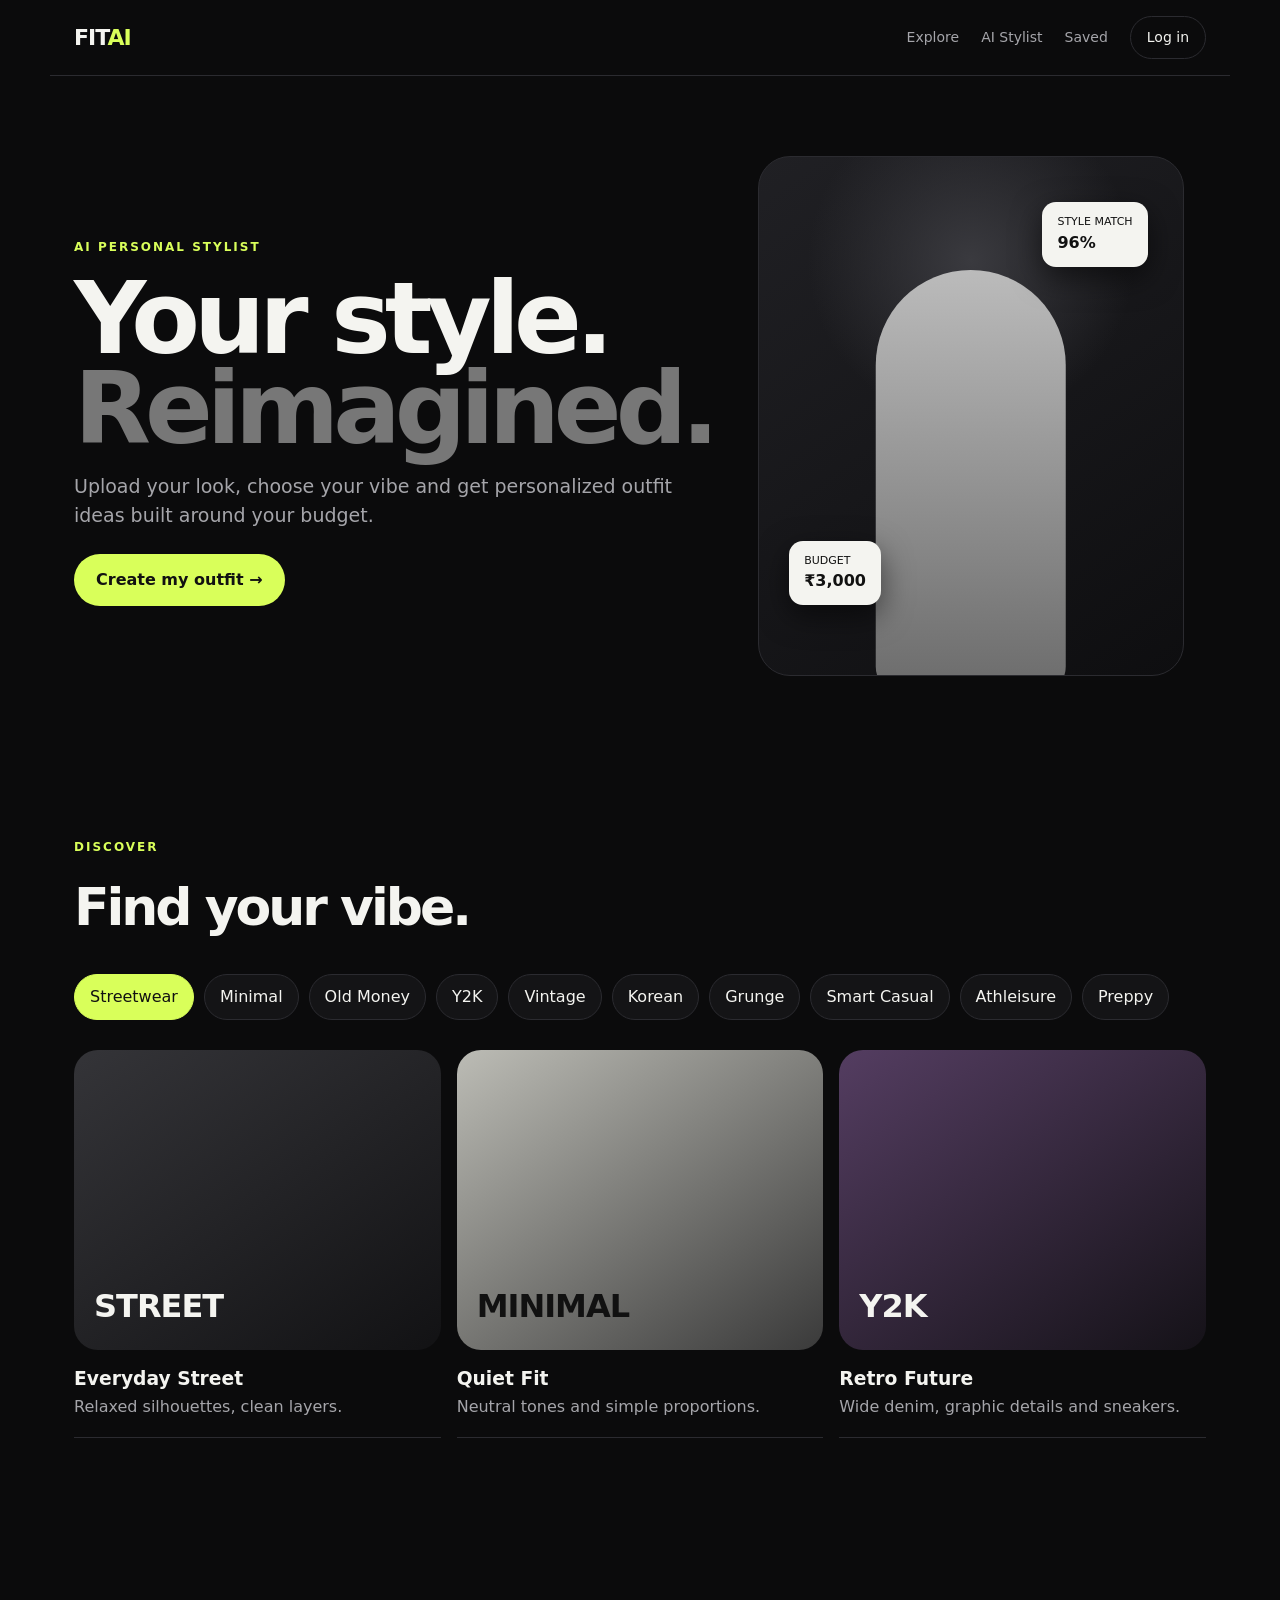
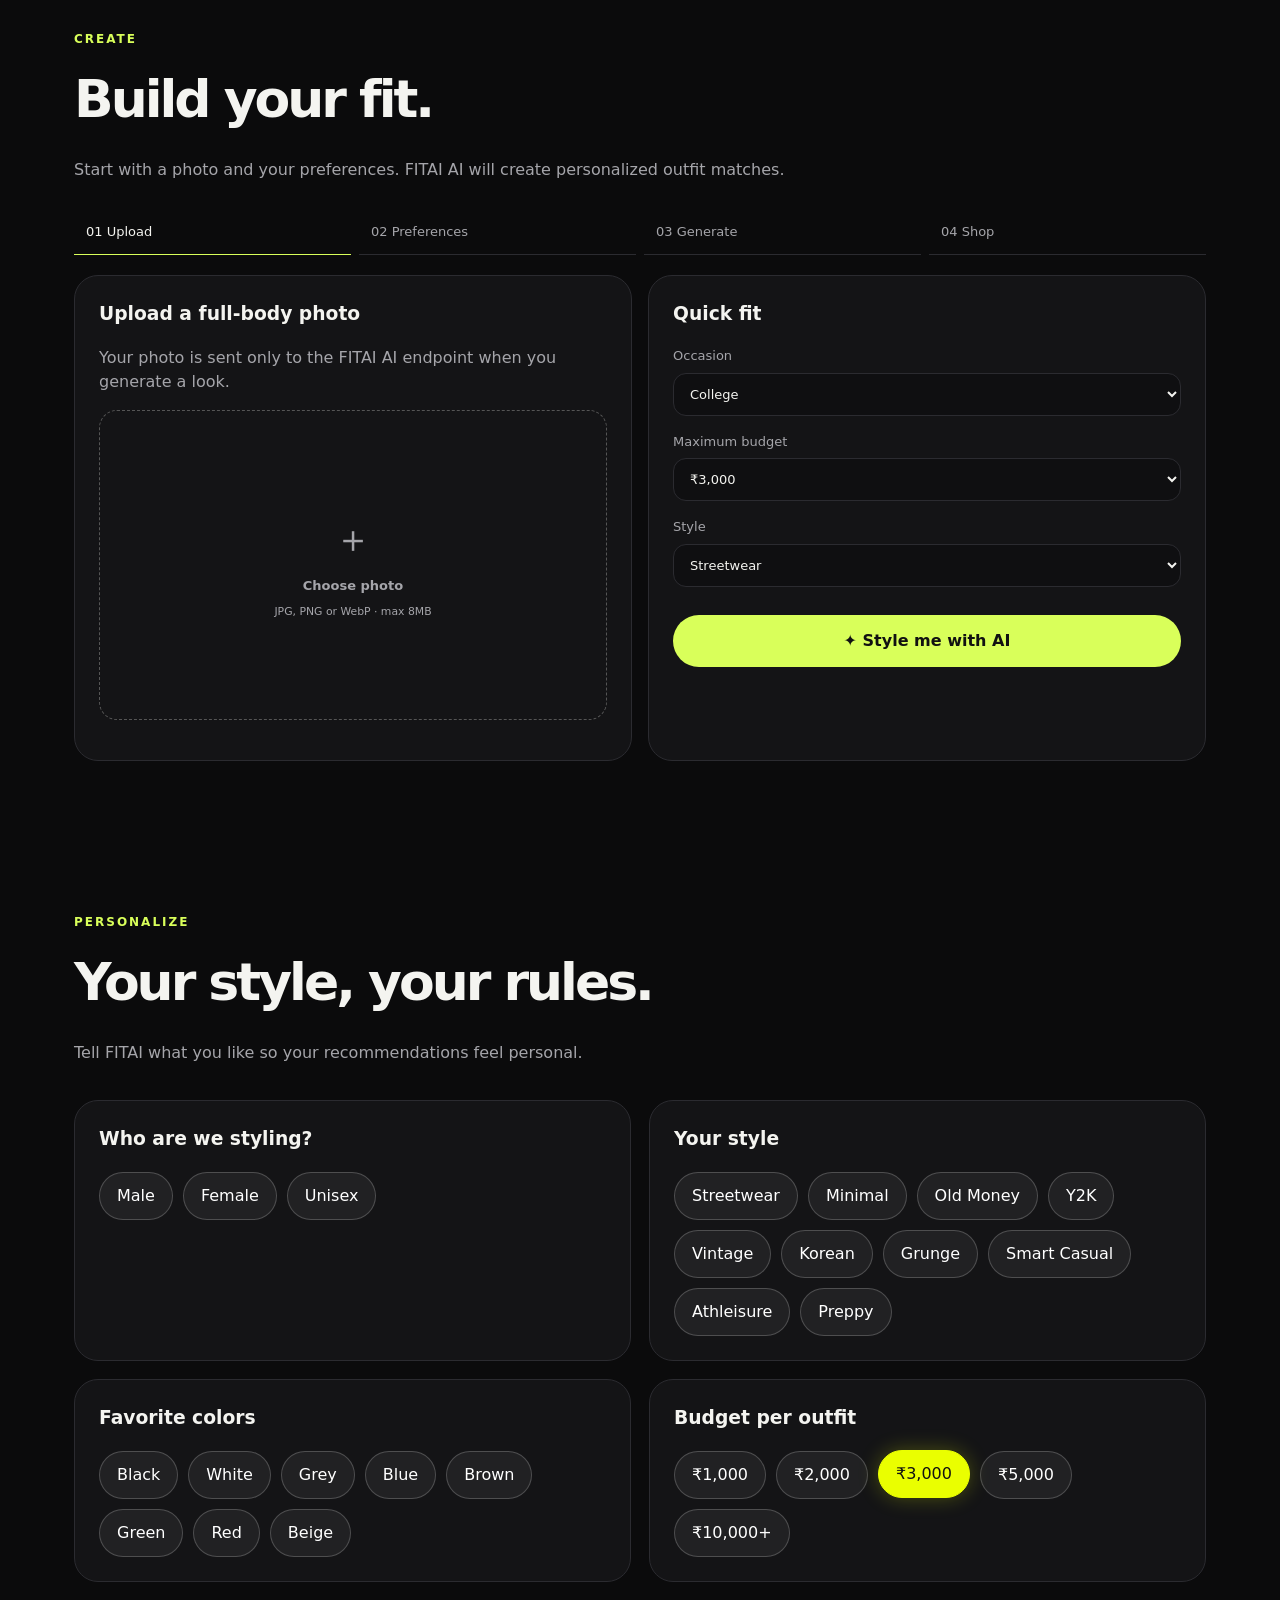
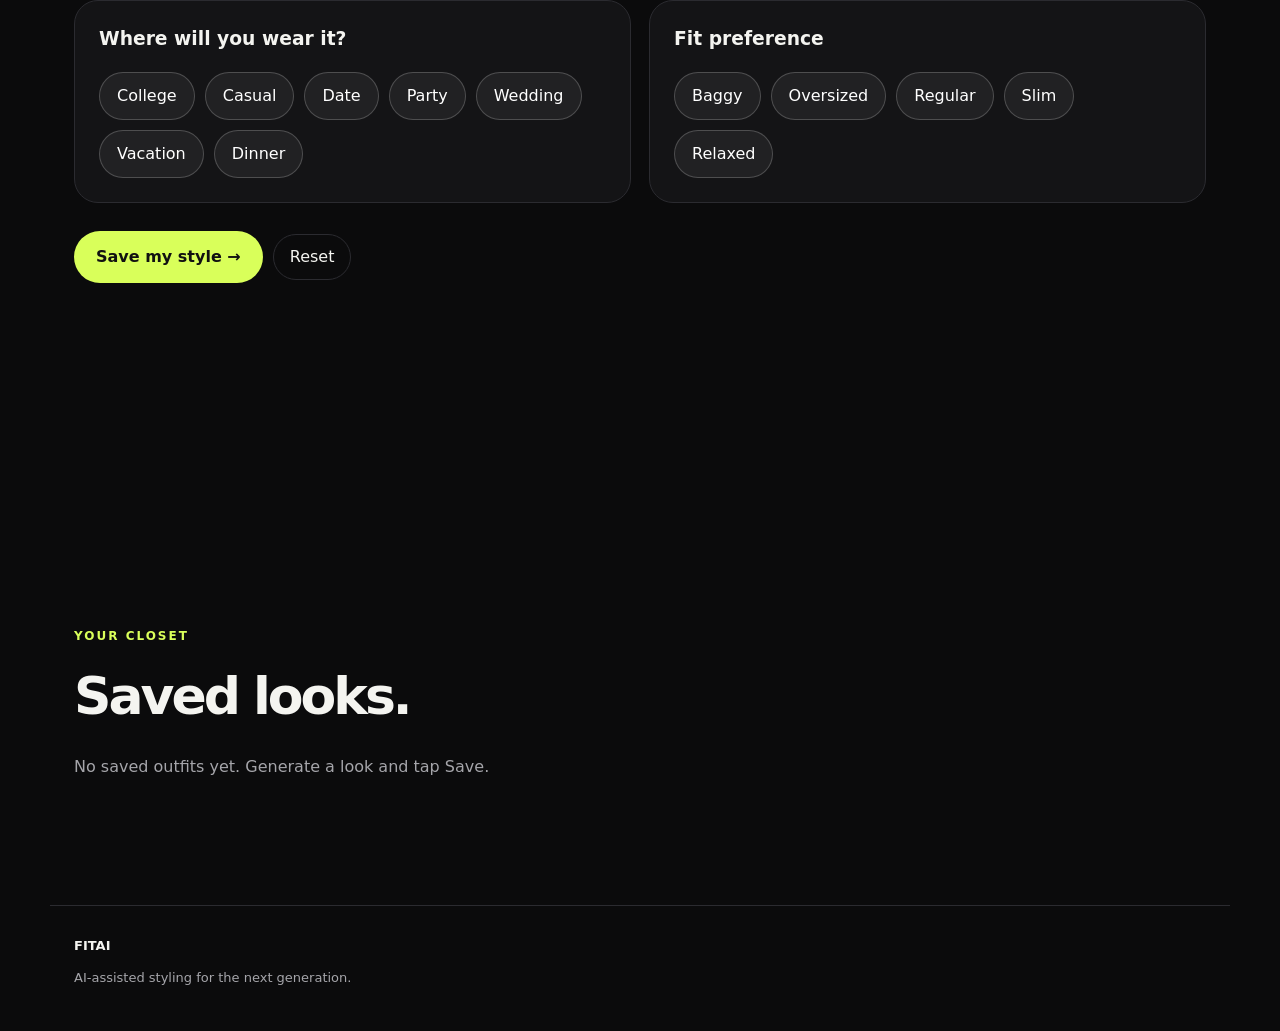
==== commit bc71415d: "Load real AI stylist integration" ====
--- a/index.html
+++ b/index.html
@@ -40,16 +40,11 @@
         <h2>Find your vibe.</h2>
       </div>
       <div class="chips" id="styleChips" role="group" aria-label="Style filters">
-        <button type="button" class="chip active">Streetwear</button>
-        <button type="button" class="chip">Minimal</button>
-        <button type="button" class="chip">Old Money</button>
-        <button type="button" class="chip">Y2K</button>
-        <button type="button" class="chip">Vintage</button>
-        <button type="button" class="chip">Korean</button>
-        <button type="button" class="chip">Grunge</button>
-        <button type="button" class="chip">Smart Casual</button>
-        <button type="button" class="chip">Athleisure</button>
-        <button type="button" class="chip">Preppy</button>
+        <button type="button" class="chip active">Streetwear</button><button type="button" class="chip">Minimal</button>
+        <button type="button" class="chip">Old Money</button><button type="button" class="chip">Y2K</button>
+        <button type="button" class="chip">Vintage</button><button type="button" class="chip">Korean</button>
+        <button type="button" class="chip">Grunge</button><button type="button" class="chip">Smart Casual</button>
+        <button type="button" class="chip">Athleisure</button><button type="button" class="chip">Preppy</button>
       </div>
       <div class="trend-grid">
         <article><div class="trend-img t1">STREET</div><h3>Everyday Street</h3><p>Relaxed silhouettes, clean layers.</p></article>
@@ -62,7 +57,7 @@
       <div class="section-head">
         <p class="eyebrow">CREATE</p>
         <h2>Build your fit.</h2>
-        <p class="muted">Start with a photo and your preferences. FITAI will create demo outfit matches in your browser.</p>
+        <p class="muted">Start with a photo and your preferences. FITAI AI will create personalized outfit matches.</p>
       </div>
 
       <div class="steps" aria-label="Styling steps">
@@ -75,7 +70,7 @@
       <div class="creator-grid">
         <div class="panel upload-panel">
           <h3>Upload a full-body photo</h3>
-          <p class="muted">The demo keeps your photo in this browser and does not upload it anywhere.</p>
+          <p class="muted">Your photo is sent only to the FITAI AI endpoint when you generate a look.</p>
           <label class="upload-box" for="photoInput">
             <input id="photoInput" type="file" accept="image/png,image/jpeg,image/webp">
             <span class="upload-icon">＋</span>
@@ -90,24 +85,13 @@
         <div class="panel">
           <h3>Quick fit</h3>
           <label for="occasion">Occasion
-            <select id="occasion">
-              <option>College</option><option>Date</option><option>Party</option><option>Casual</option>
-              <option>Vacation</option><option>Dinner</option><option>Wedding</option>
-            </select>
+            <select id="occasion"><option>College</option><option>Date</option><option>Party</option><option>Casual</option><option>Vacation</option><option>Dinner</option><option>Wedding</option></select>
           </label>
           <label for="budget">Maximum budget
-            <select id="budget">
-              <option value="1000">₹1,000</option><option value="2000">₹2,000</option>
-              <option value="3000" selected>₹3,000</option><option value="5000">₹5,000</option>
-              <option value="10000">₹10,000+</option>
-            </select>
+            <select id="budget"><option value="1000">₹1,000</option><option value="2000">₹2,000</option><option value="3000" selected>₹3,000</option><option value="5000">₹5,000</option><option value="10000">₹10,000+</option></select>
           </label>
           <label for="style">Style
-            <select id="style">
-              <option>Streetwear</option><option>Minimal</option><option>Old Money</option><option>Y2K</option>
-              <option>Vintage</option><option>Korean</option><option>Grunge</option><option>Smart Casual</option>
-              <option>Athleisure</option><option>Preppy</option>
-            </select>
+            <select id="style"><option>Streetwear</option><option>Minimal</option><option>Old Money</option><option>Y2K</option><option>Vintage</option><option>Korean</option><option>Grunge</option><option>Smart Casual</option><option>Athleisure</option><option>Preppy</option></select>
           </label>
           <button id="generateBtn" class="primary full" type="button">✦ Style me with AI</button>
         </div>
@@ -121,71 +105,15 @@
         </div>
 
         <div class="preferences-grid">
-          <div class="panel">
-            <h3>Who are we styling?</h3>
-            <div class="choice-group" data-group="gender" role="group" aria-label="Gender">
-              <button type="button" class="choice">Male</button>
-              <button type="button" class="choice">Female</button>
-              <button type="button" class="choice">Unisex</button>
-            </div>
-          </div>
-
-          <div class="panel">
-            <h3>Your style</h3>
-            <div class="choice-group multi" data-group="styles" role="group" aria-label="Styles">
-              <button type="button" class="choice">Streetwear</button><button type="button" class="choice">Minimal</button>
-              <button type="button" class="choice">Old Money</button><button type="button" class="choice">Y2K</button>
-              <button type="button" class="choice">Vintage</button><button type="button" class="choice">Korean</button>
-              <button type="button" class="choice">Grunge</button><button type="button" class="choice">Smart Casual</button>
-              <button type="button" class="choice">Athleisure</button><button type="button" class="choice">Preppy</button>
-            </div>
-          </div>
-
-          <div class="panel">
-            <h3>Favorite colors</h3>
-            <div class="choice-group multi" data-group="colors" role="group" aria-label="Colors">
-              <button type="button" class="choice">Black</button><button type="button" class="choice">White</button>
-              <button type="button" class="choice">Grey</button><button type="button" class="choice">Blue</button>
-              <button type="button" class="choice">Brown</button><button type="button" class="choice">Green</button>
-              <button type="button" class="choice">Red</button><button type="button" class="choice">Beige</button>
-            </div>
-          </div>
-
-          <div class="panel">
-            <h3>Budget per outfit</h3>
-            <div class="choice-group" data-group="budget" role="group" aria-label="Budget">
-              <button type="button" class="choice" data-value="1000">₹1,000</button>
-              <button type="button" class="choice" data-value="2000">₹2,000</button>
-              <button type="button" class="choice active" data-value="3000">₹3,000</button>
-              <button type="button" class="choice" data-value="5000">₹5,000</button>
-              <button type="button" class="choice" data-value="10000">₹10,000+</button>
-            </div>
-          </div>
-
-          <div class="panel">
-            <h3>Where will you wear it?</h3>
-            <div class="choice-group multi" data-group="occasions" role="group" aria-label="Occasions">
-              <button type="button" class="choice">College</button><button type="button" class="choice">Casual</button>
-              <button type="button" class="choice">Date</button><button type="button" class="choice">Party</button>
-              <button type="button" class="choice">Wedding</button><button type="button" class="choice">Vacation</button>
-              <button type="button" class="choice">Dinner</button>
-            </div>
-          </div>
-
-          <div class="panel">
-            <h3>Fit preference</h3>
-            <div class="choice-group" data-group="fit" role="group" aria-label="Fit">
-              <button type="button" class="choice">Baggy</button><button type="button" class="choice">Oversized</button>
-              <button type="button" class="choice">Regular</button><button type="button" class="choice">Slim</button>
-              <button type="button" class="choice">Relaxed</button>
-            </div>
-          </div>
+          <div class="panel"><h3>Who are we styling?</h3><div class="choice-group" data-group="gender" role="group"><button type="button" class="choice">Male</button><button type="button" class="choice">Female</button><button type="button" class="choice">Unisex</button></div></div>
+          <div class="panel"><h3>Your style</h3><div class="choice-group multi" data-group="styles" role="group"><button type="button" class="choice">Streetwear</button><button type="button" class="choice">Minimal</button><button type="button" class="choice">Old Money</button><button type="button" class="choice">Y2K</button><button type="button" class="choice">Vintage</button><button type="button" class="choice">Korean</button><button type="button" class="choice">Grunge</button><button type="button" class="choice">Smart Casual</button><button type="button" class="choice">Athleisure</button><button type="button" class="choice">Preppy</button></div></div>
+          <div class="panel"><h3>Favorite colors</h3><div class="choice-group multi" data-group="colors" role="group"><button type="button" class="choice">Black</button><button type="button" class="choice">White</button><button type="button" class="choice">Grey</button><button type="button" class="choice">Blue</button><button type="button" class="choice">Brown</button><button type="button" class="choice">Green</button><button type="button" class="choice">Red</button><button type="button" class="choice">Beige</button></div></div>
+          <div class="panel"><h3>Budget per outfit</h3><div class="choice-group" data-group="budget" role="group"><button type="button" class="choice" data-value="1000">₹1,000</button><button type="button" class="choice" data-value="2000">₹2,000</button><button type="button" class="choice active" data-value="3000">₹3,000</button><button type="button" class="choice" data-value="5000">₹5,000</button><button type="button" class="choice" data-value="10000">₹10,000+</button></div></div>
+          <div class="panel"><h3>Where will you wear it?</h3><div class="choice-group multi" data-group="occasions" role="group"><button type="button" class="choice">College</button><button type="button" class="choice">Casual</button><button type="button" class="choice">Date</button><button type="button" class="choice">Party</button><button type="button" class="choice">Wedding</button><button type="button" class="choice">Vacation</button><button type="button" class="choice">Dinner</button></div></div>
+          <div class="panel"><h3>Fit preference</h3><div class="choice-group" data-group="fit" role="group"><button type="button" class="choice">Baggy</button><button type="button" class="choice">Oversized</button><button type="button" class="choice">Regular</button><button type="button" class="choice">Slim</button><button type="button" class="choice">Relaxed</button></div></div>
         </div>
 
-        <div class="preference-actions">
-          <button id="savePreferences" class="primary" type="button">Save my style →</button>
-          <button id="clearPreferences" class="outline" type="button">Reset</button>
-        </div>
+        <div class="preference-actions"><button id="savePreferences" class="primary" type="button">Save my style →</button><button id="clearPreferences" class="outline" type="button">Reset</button></div>
         <p id="preferenceStatus" class="status" aria-live="polite"></p>
       </section>
 
@@ -194,11 +122,8 @@
     </section>
 
     <section id="saved" class="section">
-      <p class="eyebrow">YOUR CLOSET</p>
-      <h2>Saved looks.</h2>
-      <div id="savedList" class="saved-list">
-        <p class="muted">No saved outfits yet. Generate a look and tap Save.</p>
-      </div>
+      <p class="eyebrow">YOUR CLOSET</p><h2>Saved looks.</h2>
+      <div id="savedList" class="saved-list"><p class="muted">No saved outfits yet. Generate a look and tap Save.</p></div>
       <button id="clearSaved" class="outline hidden" type="button">Clear saved looks</button>
     </section>
   </main>
@@ -208,19 +133,15 @@
   <dialog id="loginDialog">
     <form id="loginForm" method="dialog" class="dialog">
       <button class="close" value="cancel" type="submit" aria-label="Close">×</button>
-      <p class="eyebrow">WELCOME BACK</p>
-      <h2>Log in to FITAI.</h2>
-      <label for="email">Email
-        <input id="email" type="email" autocomplete="email" placeholder="you@example.com" required>
-      </label>
-      <label for="password">Password
-        <input id="password" type="password" autocomplete="current-password" placeholder="••••••••" minlength="4" required>
-      </label>
+      <p class="eyebrow">WELCOME BACK</p><h2>Log in to FITAI.</h2>
+      <label for="email">Email<input id="email" type="email" autocomplete="email" placeholder="you@example.com" required></label>
+      <label for="password">Password<input id="password" type="password" autocomplete="current-password" placeholder="••••••••" minlength="4" required></label>
       <button id="demoLogin" class="primary full" value="default" type="submit">Continue</button>
       <p class="muted tiny">Demo login is stored only in this browser. No real account is created.</p>
     </form>
   </dialog>
 
   <script src="app.js" defer></script>
+  <script src="ai-stylist.js" defer></script>
 </body>
 </html>
